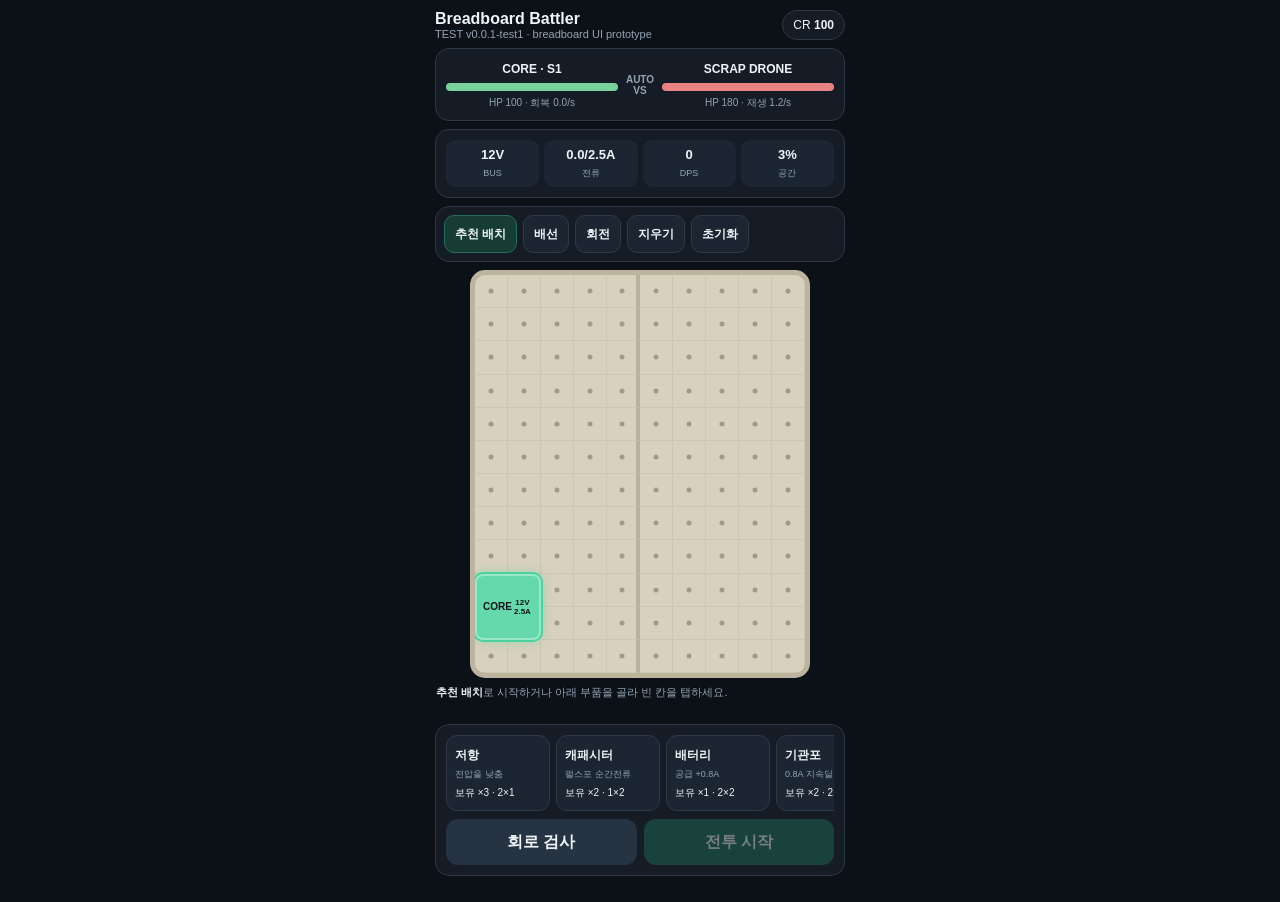
==== index.html @ 9e11c31a "feat: add first mobile breadboard UI prototype" ====
<!doctype html>
<html lang="ko">
<head>
<meta charset="utf-8">
<meta name="viewport" content="width=device-width,initial-scale=1,viewport-fit=cover">
<title>Breadboard Battler</title>
<style>
:root{--bg:#0c1117;--panel:#151c25;--line:#2d3947;--text:#eef4f8;--muted:#93a4b5;--green:#58d6a4;--yellow:#f5c85b;--board:#d8d1bd}
*{box-sizing:border-box}body{margin:0;background:var(--bg);color:var(--text);font-family:-apple-system,BlinkMacSystemFont,"Segoe UI",sans-serif}button{font:inherit;color:inherit}
#app{max-width:430px;margin:auto;padding:10px 10px calc(18px + env(safe-area-inset-bottom))}
header{display:flex;justify-content:space-between;align-items:center;margin-bottom:8px}.title{font-weight:900}.ver{font-size:11px;color:var(--muted)}.credits{background:var(--panel);border:1px solid var(--line);border-radius:999px;padding:7px 10px;font-size:12px}
.card{background:var(--panel);border:1px solid var(--line);border-radius:14px;padding:10px;margin-bottom:8px}
.battle{display:grid;grid-template-columns:1fr auto 1fr;gap:8px;align-items:center;text-align:center}.battle b{font-size:12px}.vs{font-size:10px;color:var(--muted);font-weight:900}.bar{height:8px;background:#26313e;border-radius:99px;overflow:hidden;margin-top:6px}.fill{height:100%;background:#77d39b;width:100%;transition:.12s}.enemy .fill{background:#e98282}.mini{font-size:10px;color:var(--muted);margin-top:5px}
.stats{display:grid;grid-template-columns:repeat(4,1fr);gap:5px}.stat{background:#1c2632;border-radius:9px;padding:7px 2px;text-align:center}.stat strong{display:block;font-size:13px}.stat span{font-size:9px;color:var(--muted)}
.tools,.palette{display:flex;gap:6px;overflow-x:auto;scrollbar-width:none}.tools::-webkit-scrollbar,.palette::-webkit-scrollbar{display:none}.tool{flex:0 0 auto;min-height:38px;border:1px solid var(--line);border-radius:10px;background:#1c2632;padding:0 10px;font-size:12px;font-weight:800}.tool.on{border-color:var(--green);box-shadow:inset 0 0 0 1px var(--green)}.tool.reco{background:#173c32;border-color:#286c59}
.board{position:relative;width:min(100%,340px);aspect-ratio:10/12;margin:auto;background:var(--board);border:5px solid #bcb49f;border-radius:15px;overflow:hidden}.grid{position:absolute;inset:0;display:grid;grid-template-columns:repeat(10,1fr);grid-template-rows:repeat(12,1fr)}.cell{position:relative;border-right:1px solid rgba(80,70,55,.08);border-bottom:1px solid rgba(80,70,55,.08)}.cell:after{content:"";position:absolute;width:5px;height:5px;border-radius:50%;background:#746e5e;opacity:.55;left:50%;top:50%;transform:translate(-50%,-50%)}.cell:nth-child(10n+5){border-right:4px solid #b9b09c}
#wires{position:absolute;inset:0;width:100%;height:100%;z-index:2;pointer-events:none}.wire{fill:none;stroke:#f4c94f;stroke-width:2.2}.parts{position:absolute;inset:0;z-index:3;pointer-events:none}.part{position:absolute;border:2px solid rgba(255,255,255,.35);border-radius:8px;display:flex;align-items:center;justify-content:center;text-align:center;color:#10151a;font-size:10px;font-weight:900;box-shadow:0 2px 5px rgba(0,0,0,.3);pointer-events:auto}.part small{display:block;font-size:8px}.part.hot{box-shadow:0 0 0 2px #4ad19d,0 0 12px #4ad19d88}.part.sel{outline:3px solid white}.core{background:#65d9ac}.resistor{background:#e8c46a}.cap{background:#78bdf2}.battery{background:#aeb7c1}.gun{background:#ff9c66}.pulse{background:#c8a0f5}.repair{background:#8ddd9a}
.hint{font-size:11px;color:var(--muted);line-height:1.4;min-height:32px;margin:7px 1px}.hint b{color:var(--text)}
.piece{flex:0 0 104px;min-height:76px;border:1px solid var(--line);border-radius:11px;background:#1c2632;text-align:left;padding:8px}.piece.on{border-color:var(--green);box-shadow:inset 0 0 0 1px var(--green)}.piece:disabled{opacity:.35}.piece b{display:block;font-size:12px}.piece span{display:block;font-size:9px;color:var(--muted);margin-top:4px}.piece em{display:block;font-style:normal;font-size:10px;margin-top:5px}
.actions{display:grid;grid-template-columns:1fr 1fr;gap:7px;margin-top:8px}.action{min-height:46px;border:0;border-radius:12px;background:#263342;font-weight:900}.action.go{background:#1f7059}.action:disabled{opacity:.45}
.modal{position:fixed;inset:0;background:#05080cc9;display:none;align-items:flex-end;justify-content:center;padding:12px;z-index:20}.modal.show{display:flex}.sheet{width:min(430px,100%);background:var(--panel);border:1px solid var(--line);border-radius:18px;padding:14px}.sheet h2{margin:0 0 4px;font-size:17px}.sheet p{font-size:11px;color:var(--muted)}.shop{display:grid;grid-template-columns:repeat(3,1fr);gap:7px}.offer{min-height:105px;border:1px solid var(--line);background:#1c2632;border-radius:11px;padding:9px;text-align:left}.offer b,.offer span,.offer em{display:block}.offer b{font-size:11px}.offer span{font-size:9px;color:var(--muted);margin-top:4px}.offer em{font-size:11px;font-style:normal;color:#f2d27c;margin-top:9px}.offer:disabled{opacity:.35}.next{width:100%;margin-top:9px;min-height:44px;border:0;border-radius:11px;background:#1f7059;font-weight:900}
</style>
</head>
<body>
<div id="app">
<header><div><div class="title">Breadboard Battler</div><div class="ver">TEST v0.0.1-test1 · breadboard UI prototype</div></div><div class="credits">CR <b id="credits">100</b></div></header>

<div class="card battle">
  <div><b>CORE · S<span id="stage">1</span></b><div class="bar"><div class="fill" id="pbar"></div></div><div class="mini">HP <span id="php">100</span> · 회복 <span id="heal">0</span>/s</div></div>
  <div class="vs">AUTO<br>VS</div>
  <div class="enemy"><b>SCRAP DRONE</b><div class="bar"><div class="fill" id="ebar"></div></div><div class="mini">HP <span id="ehp">180</span> · 재생 1.2/s</div></div>
</div>

<div class="card"><div class="stats">
<div class="stat"><strong>12V</strong><span>BUS</span></div>
<div class="stat"><strong id="amps">0/2.5A</strong><span>전류</span></div>
<div class="stat"><strong id="dps">0</strong><span>DPS</span></div>
<div class="stat"><strong id="space">3%</strong><span>공간</span></div>
</div></div>

<div class="card" style="padding:8px"><div class="tools">
<button class="tool reco" id="reco">추천 배치</button>
<button class="tool" id="wire">배선</button>
<button class="tool" id="rotate">회전</button>
<button class="tool" id="erase">지우기</button>
<button class="tool" id="reset">초기화</button>
</div></div>

<div class="board" id="board">
<svg id="wires" viewBox="0 0 1000 1200" preserveAspectRatio="none"><g id="wireLayer"></g></svg>
<div class="grid" id="grid"></div><div class="parts" id="parts"></div>
</div>
<div class="hint" id="hint"><b>추천 배치</b>로 시작하거나 아래 부품을 골라 빈 칸을 탭하세요.</div>

<div class="card">
<div class="palette" id="palette"></div>
<div class="actions"><button class="action" id="check">회로 검사</button><button class="action go" id="fight">전투 시작</button></div>
</div>
</div>

<div class="modal" id="modal"><div class="sheet"><h2>STAGE CLEAR</h2><p>보상으로 부품을 구매하고 다음 전투 전에 빵판을 다시 구성하세요.</p><div class="shop" id="shop"></div><button class="next" id="next">다음 스테이지</button></div></div>

<script>
(function(){
var C=10,R=12,nextId=1;
var defs={
 resistor:{n:'저항',s:'R',w:2,h:1,d:'전압을 낮춤'},
 cap:{n:'캐패시터',s:'CAP',w:1,h:2,d:'펄스포 순간전류'},
 battery:{n:'배터리',s:'BAT',w:2,h:2,d:'공급 +0.8A'},
 gun:{n:'기관포',s:'GUN',w:2,h:2,d:'0.8A 지속딜'},
 pulse:{n:'펄스포',s:'PULSE',w:3,h:2,d:'CAP 필요'},
 repair:{n:'수리기',s:'FIX',w:2,h:2,d:'0.7A 회복'}
};
var st={mode:'place',sel:null,rot:0,first:null,parts:[],wires:[],credits:100,stage:1,busy:false,inv:{resistor:3,cap:2,battery:1,gun:2,pulse:1,repair:1}};
function q(x){return document.querySelector(x)}
for(var i=0;i<C*R;i++){var c=document.createElement('div');c.className='cell';c.dataset.x=i%C;c.dataset.y=Math.floor(i/C);q('#grid').appendChild(c)}
function dm(t,r){var d=defs[t];return r?{w:d.h,h:d.w}:{w:d.w,h:d.h}}
function hit(p,x,y){var d=dm(p.t,p.r);return x>=p.x&&x<p.x+d.w&&y>=p.y&&y<p.y+d.h}
function can(t,x,y,r){var d=dm(t,r);if(x<0||y<0||x+d.w>C||y+d.h>R)return false;for(var i=0;i<st.parts.length;i++)for(var yy=y;yy<y+d.h;yy++)for(var xx=x;xx<x+d.w;xx++)if(hit(st.parts[i],xx,yy))return false;return true}
function add(t,x,y,r){if(!can(t,x,y,r)||!st.inv[t])return false;st.inv[t]--;st.parts.push({id:nextId++,t:t,x:x,y:y,r:r});draw();return true}
function center(p){var d=p.t==='core'?{w:2,h:2}:dm(p.t,p.r);return{x:(p.x+d.w/2)*100,y:(p.y+d.h/2)*100}}
function reach(){var core=st.parts[0],seen={};seen[core.id]=1;var change=true;while(change){change=false;for(var i=0;i<st.wires.length;i++){var w=st.wires[i];if(seen[w.a]&&!seen[w.b]){seen[w.b]=1;change=true}}}return seen}
function ancestor(id,type){var todo=[id],seen={};while(todo.length){var n=todo.pop();if(seen[n])continue;seen[n]=1;var p=st.parts.find(function(x){return x.id===n});if(p&&p.t===type&&n!==id)return true;for(var i=0;i<st.wires.length;i++)if(st.wires[i].b===n)todo.push(st.wires[i].a)}return false}
function calc(){var r=reach(),supply=2.5,need=0,dps=0,heal=0,warn=[];st.parts.forEach(function(p){if(r[p.id]&&p.t==='battery')supply+=.8});st.parts.forEach(function(p){if(!r[p.id])return;if(p.t==='gun'){need+=.8;dps+=10}if(p.t==='repair'){need+=.7;heal+=3}if(p.t==='pulse'){need+=1.2;if(ancestor(p.id,'cap'))dps+=18;else warn.push('펄스포 앞에 캐패시터가 필요합니다')}});var f=need?Math.min(1,supply/need):1;if(need>supply)warn.push('공급전류가 부족합니다');return{r:r,s:supply,n:need,d:dps*f,h:heal*f,w:warn,f:f}}
function draw(){
 var ev=calc(),pl=q('#parts');pl.innerHTML='';
 st.parts.forEach(function(p){var d=p.t==='core'?{w:2,h:2}:dm(p.t,p.r),b=document.createElement('button');b.type='button';b.className='part '+p.t+(ev.r[p.id]?' hot':'');if(st.first===p.id)b.className+=' sel';b.style.left=(p.x*10)+'%';b.style.top=(p.y*100/R)+'%';b.style.width=(d.w*10)+'%';b.style.height=(d.h*100/R)+'%';b.innerHTML=p.t==='core'?'CORE<small>12V 2.5A</small>':defs[p.t].s+'<small>'+defs[p.t].n+'</small>';b.onclick=function(e){e.stopPropagation();tapPart(p)};pl.appendChild(b)});
 var wl=q('#wireLayer');wl.innerHTML='';st.wires.forEach(function(w){var a=st.parts.find(function(p){return p.id===w.a}),b=st.parts.find(function(p){return p.id===w.b});if(!a||!b)return;var A=center(a),B=center(b),m=(A.x+B.x)/2,p=document.createElementNS('http://www.w3.org/2000/svg','path');p.setAttribute('class','wire');p.setAttribute('d','M '+A.x+' '+A.y+' L '+m+' '+A.y+' L '+m+' '+B.y+' L '+B.x+' '+B.y);wl.appendChild(p)});
 q('#amps').textContent=ev.n.toFixed(1)+'/'+ev.s.toFixed(1)+'A';q('#dps').textContent=ev.d.toFixed(0);q('#heal').textContent=ev.h.toFixed(1);var used=0;st.parts.forEach(function(p){var d=p.t==='core'?{w:2,h:2}:dm(p.t,p.r);used+=d.w*d.h});q('#space').textContent=Math.round(used/C/R*100)+'%';q('#fight').disabled=st.busy||ev.d<=0;
 palette();q('#wire').classList.toggle('on',st.mode==='wire');q('#erase').classList.toggle('on',st.mode==='erase');q('#rotate').classList.toggle('on',st.rot===1)
}
function palette(){var p=q('#palette');p.innerHTML='';Object.keys(defs).forEach(function(t){var d=defs[t],b=document.createElement('button');b.type='button';b.className='piece'+(st.sel===t?' on':'');b.disabled=st.busy||!st.inv[t];b.innerHTML='<b>'+d.n+'</b><span>'+d.d+'</span><em>보유 ×'+st.inv[t]+' · '+d.w+'×'+d.h+'</em>';b.onclick=function(){st.mode='place';st.sel=t;st.first=null;q('#hint').innerHTML='<b>'+d.n+'</b> 선택됨. 빈 칸을 탭하세요.';draw()};p.appendChild(b)})}
function tapPart(p){if(st.busy||p.t==='core'&&st.mode==='erase')return;if(st.mode==='erase'){st.inv[p.t]++;st.parts=st.parts.filter(function(x){return x.id!==p.id});st.wires=st.wires.filter(function(w){return w.a!==p.id&&w.b!==p.id});draw();return}if(st.mode==='wire'){if(!st.first){st.first=p.id;q('#hint').innerHTML='<b>시작점 선택.</b> 다음 부품을 탭하세요.'}else if(st.first===p.id){st.first=null}else{if(!st.wires.some(function(w){return w.a===st.first&&w.b===p.id}))st.wires.push({a:st.first,b:p.id});st.first=null;q('#hint').textContent='연결 완료.'}draw()}}
q('#grid').onclick=function(e){if(st.busy||st.mode!=='place'||!st.sel)return;var c=e.target.closest('.cell');if(c&&!add(st.sel,+c.dataset.x,+c.dataset.y,st.rot))q('#hint').textContent='그 자리에는 들어가지 않습니다.'};
q('#wire').onclick=function(){st.mode=st.mode==='wire'?'place':'wire';st.sel=null;st.first=null;q('#hint').textContent=st.mode==='wire'?'배선: 시작 부품 → 다음 부품 순서로 탭하세요.':'배선 모드 종료.';draw()};
q('#erase').onclick=function(){st.mode=st.mode==='erase'?'place':'erase';st.sel=null;st.first=null;q('#hint').textContent=st.mode==='erase'?'지울 부품을 탭하세요.':'지우기 종료.';draw()};
q('#rotate').onclick=function(){st.rot=st.rot?0:1;draw()};
function clear(){st.parts.slice(1).forEach(function(p){st.inv[p.t]++});st.parts=st.parts.slice(0,1);st.wires=[];st.first=null;st.sel=null}
q('#reset').onclick=function(){clear();draw();q('#hint').textContent='초기화됨.'};
q('#reco').onclick=function(){clear();var need={resistor:1,gun:1,cap:1,pulse:1,repair:1};for(var k in need)if(st.inv[k]<need[k])return;add('resistor',2,9,0);add('gun',5,9,0);add('cap',2,4,0);add('pulse',5,4,0);add('repair',7,7,0);var core=st.parts[0],r=st.parts.find(function(x){return x.t==='resistor'}),g=st.parts.find(function(x){return x.t==='gun'}),c=st.parts.find(function(x){return x.t==='cap'}),p=st.parts.find(function(x){return x.t==='pulse'}),f=st.parts.find(function(x){return x.t==='repair'});st.wires=[{a:core.id,b:r.id},{a:r.id,b:g.id},{a:core.id,b:c.id},{a:c.id,b:p.id},{a:core.id,b:f.id}];q('#hint').innerHTML='<b>추천 회로.</b> 같은 연결을 유지한 채 더 작게 접어 넣어보세요.';draw()};
q('#check').onclick=function(){var ev=calc();q('#hint').innerHTML=ev.w.length?'<b>경고:</b> '+ev.w[0]:'<b>정상:</b> '+ev.d.toFixed(0)+' DPS · 회복 '+ev.h.toFixed(1)+'/s'};
q('#fight').onclick=function(){var ev=calc();if(st.busy||ev.d<=0)return;st.busy=true;draw();var ph=100,eh=180+(st.stage-1)*45,max=eh,t=0;var timer=setInterval(function(){var x=calc();eh-=(x.d-1.2)*.1;ph-=(7+(st.stage-1))*.1;ph+=x.h*.1;ph=Math.min(100,ph);t+=.1;q('#pbar').style.width=Math.max(0,ph)+'%';q('#ebar').style.width=Math.max(0,eh/max*100)+'%';q('#php').textContent=Math.max(0,Math.ceil(ph));q('#ehp').textContent=Math.max(0,Math.ceil(eh));if(eh<=0||ph<=0||t>35){clearInterval(timer);st.busy=false;if(eh<=0){st.credits+=60;q('#credits').textContent=st.credits;q('#modal').classList.add('show');shop()}else q('#hint').innerHTML='<b>패배.</b> 공격/회복 배분을 바꿔보세요.';draw()}},100)};
function shop(){var box=q('#shop'),o=[['cap','CAP +1',35],['battery','배터리 +1',45],['pulse','펄스포 +1',70]];box.innerHTML='';o.forEach(function(a){var b=document.createElement('button');b.className='offer';b.disabled=st.credits<a[2];b.innerHTML='<b>'+a[1]+'</b><span>다음 빌드 선택지 확장</span><em>'+a[2]+' CR</em>';b.onclick=function(){if(st.credits<a[2])return;st.credits-=a[2];st.inv[a[0]]++;q('#credits').textContent=st.credits;b.disabled=true;b.innerHTML+='<span>구매 완료</span>';palette()};box.appendChild(b)})}
q('#next').onclick=function(){st.stage++;q('#stage').textContent=st.stage;q('#ehp').textContent=180+(st.stage-1)*45;q('#php').textContent=100;q('#pbar').style.width='100%';q('#ebar').style.width='100%';q('#modal').classList.remove('show');q('#hint').innerHTML='<b>Stage '+st.stage+'.</b> 빵판을 다시 손봐도 됩니다.'};
st.parts=[{id:nextId++,t:'core',x:0,y:9,r:0}];draw();
})();
</script>
</body>
</html>
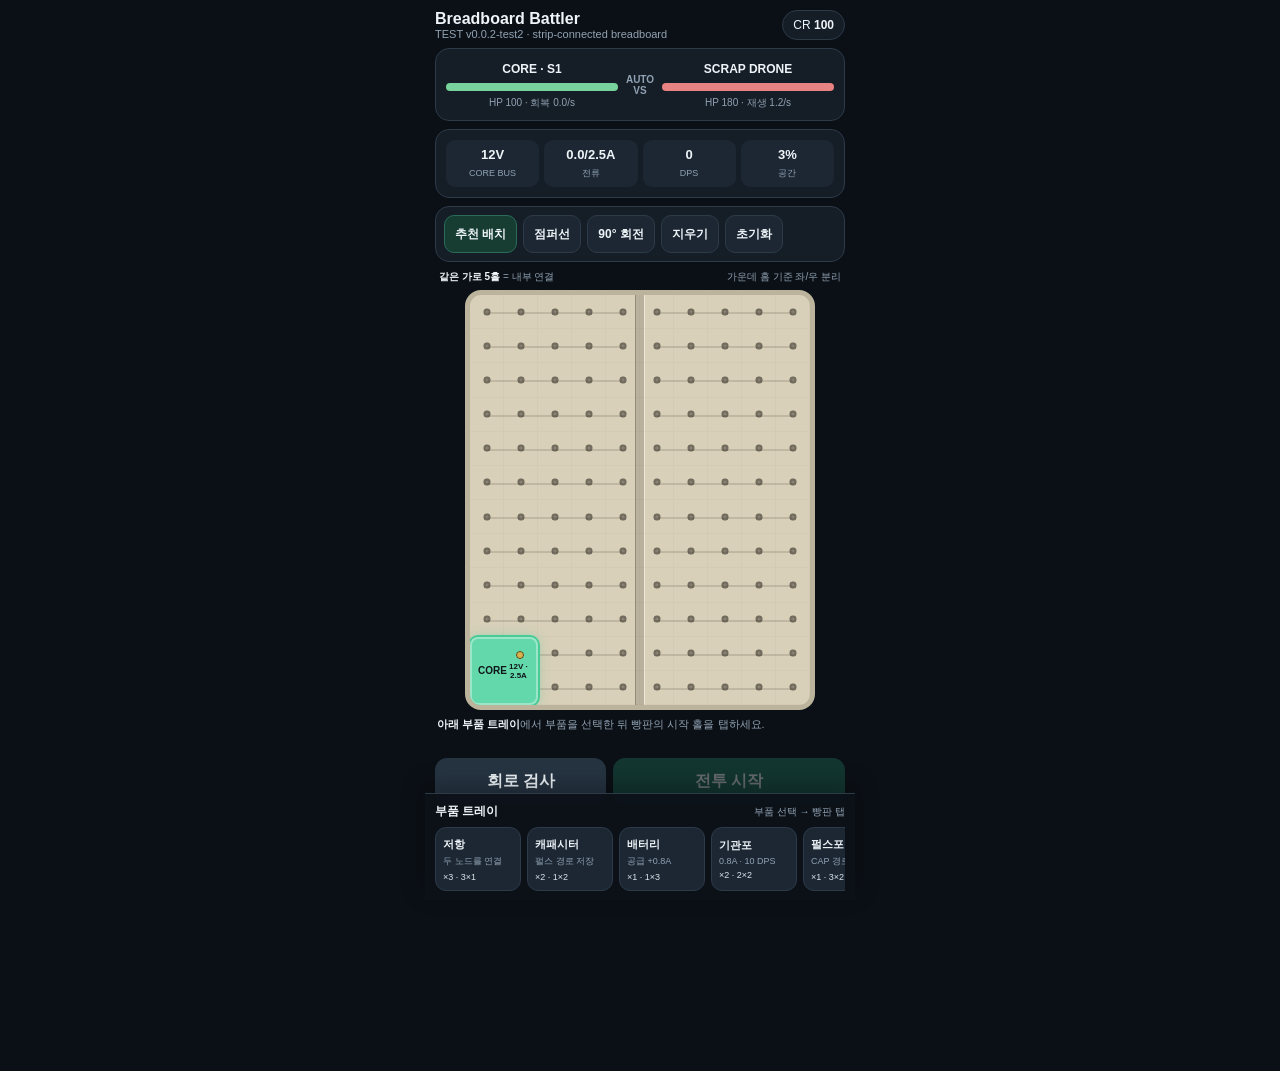
==== commit b0426512: "feat: expose part tray and real strip groups" ====
--- a/index.html
+++ b/index.html
@@ -4,26 +4,14 @@
 <meta charset="utf-8">
 <meta name="viewport" content="width=device-width,initial-scale=1,viewport-fit=cover">
 <title>Breadboard Battler</title>
-<style>
-:root{--bg:#0c1117;--panel:#151c25;--line:#2d3947;--text:#eef4f8;--muted:#93a4b5;--green:#58d6a4;--yellow:#f5c85b;--board:#d8d1bd}
-*{box-sizing:border-box}body{margin:0;background:var(--bg);color:var(--text);font-family:-apple-system,BlinkMacSystemFont,"Segoe UI",sans-serif}button{font:inherit;color:inherit}
-#app{max-width:430px;margin:auto;padding:10px 10px calc(18px + env(safe-area-inset-bottom))}
-header{display:flex;justify-content:space-between;align-items:center;margin-bottom:8px}.title{font-weight:900}.ver{font-size:11px;color:var(--muted)}.credits{background:var(--panel);border:1px solid var(--line);border-radius:999px;padding:7px 10px;font-size:12px}
-.card{background:var(--panel);border:1px solid var(--line);border-radius:14px;padding:10px;margin-bottom:8px}
-.battle{display:grid;grid-template-columns:1fr auto 1fr;gap:8px;align-items:center;text-align:center}.battle b{font-size:12px}.vs{font-size:10px;color:var(--muted);font-weight:900}.bar{height:8px;background:#26313e;border-radius:99px;overflow:hidden;margin-top:6px}.fill{height:100%;background:#77d39b;width:100%;transition:.12s}.enemy .fill{background:#e98282}.mini{font-size:10px;color:var(--muted);margin-top:5px}
-.stats{display:grid;grid-template-columns:repeat(4,1fr);gap:5px}.stat{background:#1c2632;border-radius:9px;padding:7px 2px;text-align:center}.stat strong{display:block;font-size:13px}.stat span{font-size:9px;color:var(--muted)}
-.tools,.palette{display:flex;gap:6px;overflow-x:auto;scrollbar-width:none}.tools::-webkit-scrollbar,.palette::-webkit-scrollbar{display:none}.tool{flex:0 0 auto;min-height:38px;border:1px solid var(--line);border-radius:10px;background:#1c2632;padding:0 10px;font-size:12px;font-weight:800}.tool.on{border-color:var(--green);box-shadow:inset 0 0 0 1px var(--green)}.tool.reco{background:#173c32;border-color:#286c59}
-.board{position:relative;width:min(100%,340px);aspect-ratio:10/12;margin:auto;background:var(--board);border:5px solid #bcb49f;border-radius:15px;overflow:hidden}.grid{position:absolute;inset:0;display:grid;grid-template-columns:repeat(10,1fr);grid-template-rows:repeat(12,1fr)}.cell{position:relative;border-right:1px solid rgba(80,70,55,.08);border-bottom:1px solid rgba(80,70,55,.08)}.cell:after{content:"";position:absolute;width:5px;height:5px;border-radius:50%;background:#746e5e;opacity:.55;left:50%;top:50%;transform:translate(-50%,-50%)}.cell:nth-child(10n+5){border-right:4px solid #b9b09c}
-#wires{position:absolute;inset:0;width:100%;height:100%;z-index:2;pointer-events:none}.wire{fill:none;stroke:#f4c94f;stroke-width:2.2}.parts{position:absolute;inset:0;z-index:3;pointer-events:none}.part{position:absolute;border:2px solid rgba(255,255,255,.35);border-radius:8px;display:flex;align-items:center;justify-content:center;text-align:center;color:#10151a;font-size:10px;font-weight:900;box-shadow:0 2px 5px rgba(0,0,0,.3);pointer-events:auto}.part small{display:block;font-size:8px}.part.hot{box-shadow:0 0 0 2px #4ad19d,0 0 12px #4ad19d88}.part.sel{outline:3px solid white}.core{background:#65d9ac}.resistor{background:#e8c46a}.cap{background:#78bdf2}.battery{background:#aeb7c1}.gun{background:#ff9c66}.pulse{background:#c8a0f5}.repair{background:#8ddd9a}
-.hint{font-size:11px;color:var(--muted);line-height:1.4;min-height:32px;margin:7px 1px}.hint b{color:var(--text)}
-.piece{flex:0 0 104px;min-height:76px;border:1px solid var(--line);border-radius:11px;background:#1c2632;text-align:left;padding:8px}.piece.on{border-color:var(--green);box-shadow:inset 0 0 0 1px var(--green)}.piece:disabled{opacity:.35}.piece b{display:block;font-size:12px}.piece span{display:block;font-size:9px;color:var(--muted);margin-top:4px}.piece em{display:block;font-style:normal;font-size:10px;margin-top:5px}
-.actions{display:grid;grid-template-columns:1fr 1fr;gap:7px;margin-top:8px}.action{min-height:46px;border:0;border-radius:12px;background:#263342;font-weight:900}.action.go{background:#1f7059}.action:disabled{opacity:.45}
-.modal{position:fixed;inset:0;background:#05080cc9;display:none;align-items:flex-end;justify-content:center;padding:12px;z-index:20}.modal.show{display:flex}.sheet{width:min(430px,100%);background:var(--panel);border:1px solid var(--line);border-radius:18px;padding:14px}.sheet h2{margin:0 0 4px;font-size:17px}.sheet p{font-size:11px;color:var(--muted)}.shop{display:grid;grid-template-columns:repeat(3,1fr);gap:7px}.offer{min-height:105px;border:1px solid var(--line);background:#1c2632;border-radius:11px;padding:9px;text-align:left}.offer b,.offer span,.offer em{display:block}.offer b{font-size:11px}.offer span{font-size:9px;color:var(--muted);margin-top:4px}.offer em{font-size:11px;font-style:normal;color:#f2d27c;margin-top:9px}.offer:disabled{opacity:.35}.next{width:100%;margin-top:9px;min-height:44px;border:0;border-radius:11px;background:#1f7059;font-weight:900}
-</style>
+<link rel="stylesheet" href="./style.css?v=0.0.2-test2">
 </head>
 <body>
 <div id="app">
-<header><div><div class="title">Breadboard Battler</div><div class="ver">TEST v0.0.1-test1 · breadboard UI prototype</div></div><div class="credits">CR <b id="credits">100</b></div></header>
+<header>
+  <div><div class="title">Breadboard Battler</div><div class="ver">TEST v0.0.2-test2 · strip-connected breadboard</div></div>
+  <div class="credits">CR <b id="credits">100</b></div>
+</header>
 
 <div class="card battle">
   <div><b>CORE · S<span id="stage">1</span></b><div class="bar"><div class="fill" id="pbar"></div></div><div class="mini">HP <span id="php">100</span> · 회복 <span id="heal">0</span>/s</div></div>
@@ -32,78 +20,49 @@
 </div>
 
 <div class="card"><div class="stats">
-<div class="stat"><strong>12V</strong><span>BUS</span></div>
-<div class="stat"><strong id="amps">0/2.5A</strong><span>전류</span></div>
-<div class="stat"><strong id="dps">0</strong><span>DPS</span></div>
-<div class="stat"><strong id="space">3%</strong><span>공간</span></div>
+  <div class="stat"><strong>12V</strong><span>CORE BUS</span></div>
+  <div class="stat"><strong id="amps">0/2.5A</strong><span>전류</span></div>
+  <div class="stat"><strong id="dps">0</strong><span>DPS</span></div>
+  <div class="stat"><strong id="space">3%</strong><span>공간</span></div>
 </div></div>
 
 <div class="card" style="padding:8px"><div class="tools">
-<button class="tool reco" id="reco">추천 배치</button>
-<button class="tool" id="wire">배선</button>
-<button class="tool" id="rotate">회전</button>
-<button class="tool" id="erase">지우기</button>
-<button class="tool" id="reset">초기화</button>
+  <button class="tool reco" id="reco">추천 배치</button>
+  <button class="tool" id="wire">점퍼선</button>
+  <button class="tool" id="rotate">90° 회전</button>
+  <button class="tool" id="erase">지우기</button>
+  <button class="tool" id="reset">초기화</button>
 </div></div>
 
+<div class="board-note"><span><b>같은 가로 5홀</b> = 내부 연결</span><span>가운데 홈 기준 좌/우 분리</span></div>
 <div class="board" id="board">
-<svg id="wires" viewBox="0 0 1000 1200" preserveAspectRatio="none"><g id="wireLayer"></g></svg>
-<div class="grid" id="grid"></div><div class="parts" id="parts"></div>
+  <div class="trench"></div>
+  <div class="strip-layer" id="stripLayer"></div>
+  <svg id="wires" viewBox="0 0 1000 1200" preserveAspectRatio="none"><g id="wireLayer"></g></svg>
+  <div class="grid" id="grid"></div>
+  <div class="parts" id="parts"></div>
 </div>
-<div class="hint" id="hint"><b>추천 배치</b>로 시작하거나 아래 부품을 골라 빈 칸을 탭하세요.</div>
 
-<div class="card">
-<div class="palette" id="palette"></div>
-<div class="actions"><button class="action" id="check">회로 검사</button><button class="action go" id="fight">전투 시작</button></div>
+<div class="hint" id="hint"><b>아래 부품 트레이</b>에서 부품을 선택한 뒤 빵판의 시작 홀을 탭하세요.</div>
+<div class="actions">
+  <button class="action" id="check">회로 검사</button>
+  <button class="action go" id="fight">전투 시작</button>
 </div>
 </div>
 
-<div class="modal" id="modal"><div class="sheet"><h2>STAGE CLEAR</h2><p>보상으로 부품을 구매하고 다음 전투 전에 빵판을 다시 구성하세요.</p><div class="shop" id="shop"></div><button class="next" id="next">다음 스테이지</button></div></div>
+<div class="part-dock">
+  <div class="dock-head"><b>부품 트레이</b><span>부품 선택 → 빵판 탭</span></div>
+  <div class="palette" id="palette"></div>
+</div>
 
-<script>
-(function(){
-var C=10,R=12,nextId=1;
-var defs={
- resistor:{n:'저항',s:'R',w:2,h:1,d:'전압을 낮춤'},
- cap:{n:'캐패시터',s:'CAP',w:1,h:2,d:'펄스포 순간전류'},
- battery:{n:'배터리',s:'BAT',w:2,h:2,d:'공급 +0.8A'},
- gun:{n:'기관포',s:'GUN',w:2,h:2,d:'0.8A 지속딜'},
- pulse:{n:'펄스포',s:'PULSE',w:3,h:2,d:'CAP 필요'},
- repair:{n:'수리기',s:'FIX',w:2,h:2,d:'0.7A 회복'}
-};
-var st={mode:'place',sel:null,rot:0,first:null,parts:[],wires:[],credits:100,stage:1,busy:false,inv:{resistor:3,cap:2,battery:1,gun:2,pulse:1,repair:1}};
-function q(x){return document.querySelector(x)}
-for(var i=0;i<C*R;i++){var c=document.createElement('div');c.className='cell';c.dataset.x=i%C;c.dataset.y=Math.floor(i/C);q('#grid').appendChild(c)}
-function dm(t,r){var d=defs[t];return r?{w:d.h,h:d.w}:{w:d.w,h:d.h}}
-function hit(p,x,y){var d=dm(p.t,p.r);return x>=p.x&&x<p.x+d.w&&y>=p.y&&y<p.y+d.h}
-function can(t,x,y,r){var d=dm(t,r);if(x<0||y<0||x+d.w>C||y+d.h>R)return false;for(var i=0;i<st.parts.length;i++)for(var yy=y;yy<y+d.h;yy++)for(var xx=x;xx<x+d.w;xx++)if(hit(st.parts[i],xx,yy))return false;return true}
-function add(t,x,y,r){if(!can(t,x,y,r)||!st.inv[t])return false;st.inv[t]--;st.parts.push({id:nextId++,t:t,x:x,y:y,r:r});draw();return true}
-function center(p){var d=p.t==='core'?{w:2,h:2}:dm(p.t,p.r);return{x:(p.x+d.w/2)*100,y:(p.y+d.h/2)*100}}
-function reach(){var core=st.parts[0],seen={};seen[core.id]=1;var change=true;while(change){change=false;for(var i=0;i<st.wires.length;i++){var w=st.wires[i];if(seen[w.a]&&!seen[w.b]){seen[w.b]=1;change=true}}}return seen}
-function ancestor(id,type){var todo=[id],seen={};while(todo.length){var n=todo.pop();if(seen[n])continue;seen[n]=1;var p=st.parts.find(function(x){return x.id===n});if(p&&p.t===type&&n!==id)return true;for(var i=0;i<st.wires.length;i++)if(st.wires[i].b===n)todo.push(st.wires[i].a)}return false}
-function calc(){var r=reach(),supply=2.5,need=0,dps=0,heal=0,warn=[];st.parts.forEach(function(p){if(r[p.id]&&p.t==='battery')supply+=.8});st.parts.forEach(function(p){if(!r[p.id])return;if(p.t==='gun'){need+=.8;dps+=10}if(p.t==='repair'){need+=.7;heal+=3}if(p.t==='pulse'){need+=1.2;if(ancestor(p.id,'cap'))dps+=18;else warn.push('펄스포 앞에 캐패시터가 필요합니다')}});var f=need?Math.min(1,supply/need):1;if(need>supply)warn.push('공급전류가 부족합니다');return{r:r,s:supply,n:need,d:dps*f,h:heal*f,w:warn,f:f}}
-function draw(){
- var ev=calc(),pl=q('#parts');pl.innerHTML='';
- st.parts.forEach(function(p){var d=p.t==='core'?{w:2,h:2}:dm(p.t,p.r),b=document.createElement('button');b.type='button';b.className='part '+p.t+(ev.r[p.id]?' hot':'');if(st.first===p.id)b.className+=' sel';b.style.left=(p.x*10)+'%';b.style.top=(p.y*100/R)+'%';b.style.width=(d.w*10)+'%';b.style.height=(d.h*100/R)+'%';b.innerHTML=p.t==='core'?'CORE<small>12V 2.5A</small>':defs[p.t].s+'<small>'+defs[p.t].n+'</small>';b.onclick=function(e){e.stopPropagation();tapPart(p)};pl.appendChild(b)});
- var wl=q('#wireLayer');wl.innerHTML='';st.wires.forEach(function(w){var a=st.parts.find(function(p){return p.id===w.a}),b=st.parts.find(function(p){return p.id===w.b});if(!a||!b)return;var A=center(a),B=center(b),m=(A.x+B.x)/2,p=document.createElementNS('http://www.w3.org/2000/svg','path');p.setAttribute('class','wire');p.setAttribute('d','M '+A.x+' '+A.y+' L '+m+' '+A.y+' L '+m+' '+B.y+' L '+B.x+' '+B.y);wl.appendChild(p)});
- q('#amps').textContent=ev.n.toFixed(1)+'/'+ev.s.toFixed(1)+'A';q('#dps').textContent=ev.d.toFixed(0);q('#heal').textContent=ev.h.toFixed(1);var used=0;st.parts.forEach(function(p){var d=p.t==='core'?{w:2,h:2}:dm(p.t,p.r);used+=d.w*d.h});q('#space').textContent=Math.round(used/C/R*100)+'%';q('#fight').disabled=st.busy||ev.d<=0;
- palette();q('#wire').classList.toggle('on',st.mode==='wire');q('#erase').classList.toggle('on',st.mode==='erase');q('#rotate').classList.toggle('on',st.rot===1)
-}
-function palette(){var p=q('#palette');p.innerHTML='';Object.keys(defs).forEach(function(t){var d=defs[t],b=document.createElement('button');b.type='button';b.className='piece'+(st.sel===t?' on':'');b.disabled=st.busy||!st.inv[t];b.innerHTML='<b>'+d.n+'</b><span>'+d.d+'</span><em>보유 ×'+st.inv[t]+' · '+d.w+'×'+d.h+'</em>';b.onclick=function(){st.mode='place';st.sel=t;st.first=null;q('#hint').innerHTML='<b>'+d.n+'</b> 선택됨. 빈 칸을 탭하세요.';draw()};p.appendChild(b)})}
-function tapPart(p){if(st.busy||p.t==='core'&&st.mode==='erase')return;if(st.mode==='erase'){st.inv[p.t]++;st.parts=st.parts.filter(function(x){return x.id!==p.id});st.wires=st.wires.filter(function(w){return w.a!==p.id&&w.b!==p.id});draw();return}if(st.mode==='wire'){if(!st.first){st.first=p.id;q('#hint').innerHTML='<b>시작점 선택.</b> 다음 부품을 탭하세요.'}else if(st.first===p.id){st.first=null}else{if(!st.wires.some(function(w){return w.a===st.first&&w.b===p.id}))st.wires.push({a:st.first,b:p.id});st.first=null;q('#hint').textContent='연결 완료.'}draw()}}
-q('#grid').onclick=function(e){if(st.busy||st.mode!=='place'||!st.sel)return;var c=e.target.closest('.cell');if(c&&!add(st.sel,+c.dataset.x,+c.dataset.y,st.rot))q('#hint').textContent='그 자리에는 들어가지 않습니다.'};
-q('#wire').onclick=function(){st.mode=st.mode==='wire'?'place':'wire';st.sel=null;st.first=null;q('#hint').textContent=st.mode==='wire'?'배선: 시작 부품 → 다음 부품 순서로 탭하세요.':'배선 모드 종료.';draw()};
-q('#erase').onclick=function(){st.mode=st.mode==='erase'?'place':'erase';st.sel=null;st.first=null;q('#hint').textContent=st.mode==='erase'?'지울 부품을 탭하세요.':'지우기 종료.';draw()};
-q('#rotate').onclick=function(){st.rot=st.rot?0:1;draw()};
-function clear(){st.parts.slice(1).forEach(function(p){st.inv[p.t]++});st.parts=st.parts.slice(0,1);st.wires=[];st.first=null;st.sel=null}
-q('#reset').onclick=function(){clear();draw();q('#hint').textContent='초기화됨.'};
-q('#reco').onclick=function(){clear();var need={resistor:1,gun:1,cap:1,pulse:1,repair:1};for(var k in need)if(st.inv[k]<need[k])return;add('resistor',2,9,0);add('gun',5,9,0);add('cap',2,4,0);add('pulse',5,4,0);add('repair',7,7,0);var core=st.parts[0],r=st.parts.find(function(x){return x.t==='resistor'}),g=st.parts.find(function(x){return x.t==='gun'}),c=st.parts.find(function(x){return x.t==='cap'}),p=st.parts.find(function(x){return x.t==='pulse'}),f=st.parts.find(function(x){return x.t==='repair'});st.wires=[{a:core.id,b:r.id},{a:r.id,b:g.id},{a:core.id,b:c.id},{a:c.id,b:p.id},{a:core.id,b:f.id}];q('#hint').innerHTML='<b>추천 회로.</b> 같은 연결을 유지한 채 더 작게 접어 넣어보세요.';draw()};
-q('#check').onclick=function(){var ev=calc();q('#hint').innerHTML=ev.w.length?'<b>경고:</b> '+ev.w[0]:'<b>정상:</b> '+ev.d.toFixed(0)+' DPS · 회복 '+ev.h.toFixed(1)+'/s'};
-q('#fight').onclick=function(){var ev=calc();if(st.busy||ev.d<=0)return;st.busy=true;draw();var ph=100,eh=180+(st.stage-1)*45,max=eh,t=0;var timer=setInterval(function(){var x=calc();eh-=(x.d-1.2)*.1;ph-=(7+(st.stage-1))*.1;ph+=x.h*.1;ph=Math.min(100,ph);t+=.1;q('#pbar').style.width=Math.max(0,ph)+'%';q('#ebar').style.width=Math.max(0,eh/max*100)+'%';q('#php').textContent=Math.max(0,Math.ceil(ph));q('#ehp').textContent=Math.max(0,Math.ceil(eh));if(eh<=0||ph<=0||t>35){clearInterval(timer);st.busy=false;if(eh<=0){st.credits+=60;q('#credits').textContent=st.credits;q('#modal').classList.add('show');shop()}else q('#hint').innerHTML='<b>패배.</b> 공격/회복 배분을 바꿔보세요.';draw()}},100)};
-function shop(){var box=q('#shop'),o=[['cap','CAP +1',35],['battery','배터리 +1',45],['pulse','펄스포 +1',70]];box.innerHTML='';o.forEach(function(a){var b=document.createElement('button');b.className='offer';b.disabled=st.credits<a[2];b.innerHTML='<b>'+a[1]+'</b><span>다음 빌드 선택지 확장</span><em>'+a[2]+' CR</em>';b.onclick=function(){if(st.credits<a[2])return;st.credits-=a[2];st.inv[a[0]]++;q('#credits').textContent=st.credits;b.disabled=true;b.innerHTML+='<span>구매 완료</span>';palette()};box.appendChild(b)})}
-q('#next').onclick=function(){st.stage++;q('#stage').textContent=st.stage;q('#ehp').textContent=180+(st.stage-1)*45;q('#php').textContent=100;q('#pbar').style.width='100%';q('#ebar').style.width='100%';q('#modal').classList.remove('show');q('#hint').innerHTML='<b>Stage '+st.stage+'.</b> 빵판을 다시 손봐도 됩니다.'};
-st.parts=[{id:nextId++,t:'core',x:0,y:9,r:0}];draw();
-})();
-</script>
+<div class="modal" id="modal">
+  <div class="sheet">
+    <h2>STAGE CLEAR</h2>
+    <p>보상으로 부품을 구매하고 다음 전투 전에 빵판을 다시 구성하세요.</p>
+    <div class="shop" id="shop"></div>
+    <button class="next" id="next">다음 스테이지</button>
+  </div>
+</div>
+<script src="./app.js?v=0.0.2-test2"></script>
 </body>
 </html>
--- a/style.css
+++ b/style.css
@@ -0,0 +1,74 @@
+
+:root{
+  --bg:#0b1016;--panel:#151d27;--panel2:#1c2733;--line:#2d3a48;--text:#eef4f8;
+  --muted:#91a2b3;--green:#55d5a2;--red:#ef7c7c;--yellow:#f0c75c;--board:#d8d0b9;
+}
+*{box-sizing:border-box}
+html,body{margin:0;background:var(--bg);color:var(--text);font-family:-apple-system,BlinkMacSystemFont,"Segoe UI",sans-serif}
+body{padding-bottom:150px}
+button{font:inherit;color:inherit}
+#app{max-width:430px;margin:auto;padding:10px}
+header{display:flex;justify-content:space-between;align-items:center;margin-bottom:8px}
+.title{font-weight:900}.ver{font-size:11px;color:var(--muted)}
+.credits{background:var(--panel);border:1px solid var(--line);border-radius:999px;padding:7px 10px;font-size:12px}
+.card{background:var(--panel);border:1px solid var(--line);border-radius:14px;padding:10px;margin-bottom:8px}
+.battle{display:grid;grid-template-columns:1fr auto 1fr;gap:8px;align-items:center;text-align:center}
+.battle b{font-size:12px}.vs{font-size:10px;color:var(--muted);font-weight:900}
+.bar{height:8px;background:#26313e;border-radius:99px;overflow:hidden;margin-top:6px}
+.fill{height:100%;background:#77d39b;width:100%;transition:.12s}.enemy .fill{background:#e98282}
+.mini{font-size:10px;color:var(--muted);margin-top:5px}
+.stats{display:grid;grid-template-columns:repeat(4,1fr);gap:5px}
+.stat{background:var(--panel2);border-radius:9px;padding:7px 2px;text-align:center}
+.stat strong{display:block;font-size:13px}.stat span{font-size:9px;color:var(--muted)}
+.tools{display:flex;gap:6px;overflow-x:auto;scrollbar-width:none}.tools::-webkit-scrollbar{display:none}
+.tool{flex:0 0 auto;min-height:38px;border:1px solid var(--line);border-radius:10px;background:var(--panel2);padding:0 10px;font-size:12px;font-weight:800}
+.tool.on{border-color:var(--green);box-shadow:inset 0 0 0 1px var(--green)}.tool.reco{background:#173c32;border-color:#286c59}
+.board-note{display:flex;justify-content:space-between;gap:10px;font-size:10px;color:var(--muted);margin:2px 4px 6px}
+.board-note b{color:var(--text)}
+.board{
+  position:relative;width:min(100%,350px);aspect-ratio:10/12;margin:auto;background:var(--board);
+  border:5px solid #bcb39c;border-radius:16px;overflow:hidden;touch-action:manipulation
+}
+.trench{position:absolute;z-index:0;top:0;bottom:0;left:48.5%;width:3%;background:#b9b19e;box-shadow:inset 1px 0 #948c79,inset -1px 0 #eee7d5}
+.strip-layer{position:absolute;inset:0;z-index:0;pointer-events:none}
+.strip-line{position:absolute;height:2px;background:#918875;opacity:.34;border-radius:99px}
+.grid{position:absolute;inset:0;z-index:1;display:grid;grid-template-columns:repeat(10,1fr);grid-template-rows:repeat(12,1fr)}
+.cell{position:relative;border-right:1px solid rgba(80,70,55,.04);border-bottom:1px solid rgba(80,70,55,.04)}
+.cell:after{
+  content:"";position:absolute;width:7px;height:7px;border-radius:50%;background:#6f695b;box-shadow:inset 0 0 0 2px #514b40;
+  opacity:.75;left:50%;top:50%;transform:translate(-50%,-50%)
+}
+.cell.same-node{background:rgba(70,188,145,.15)}
+.cell.wire-start:after{width:13px;height:13px;background:#fff;border:3px solid var(--green);box-shadow:none;opacity:1}
+#wires{position:absolute;inset:0;width:100%;height:100%;z-index:2;pointer-events:none}
+.wire{fill:none;stroke:#f1c84e;stroke-width:2.2;stroke-linecap:round;stroke-linejoin:round;filter:drop-shadow(0 1px 1px rgba(0,0,0,.35))}
+.parts{position:absolute;inset:0;z-index:3;pointer-events:none}
+.part{
+  position:absolute;border:2px solid rgba(255,255,255,.36);border-radius:8px;display:flex;align-items:center;justify-content:center;
+  text-align:center;color:#10151a;font-size:10px;font-weight:900;box-shadow:0 2px 5px rgba(0,0,0,.32);pointer-events:auto
+}
+.board.wiremode .part{pointer-events:none}
+.part small{display:block;font-size:8px}.part.powered{box-shadow:0 0 0 2px #49cb98,0 0 12px #49cb9870}
+.part.short{outline:2px solid #e85f5f}.pin{position:absolute;width:8px;height:8px;border-radius:50%;background:#d9b34e;border:1px solid #5f4b18;transform:translate(-50%,-50%)}
+.core{background:#63d8aa}.resistor{background:#e8c36a}.cap{background:#77bdf2}.battery{background:#aeb8c3}.gun{background:#ff9c65}.pulse{background:#c7a0f5}.repair{background:#8cdd9a}
+.hint{font-size:11px;color:var(--muted);line-height:1.45;min-height:34px;margin:7px 2px}.hint b{color:var(--text)}
+.actions{display:grid;grid-template-columns:1fr 1.35fr;gap:7px}.action{min-height:46px;border:0;border-radius:12px;background:#263442;font-weight:900}.action.go{background:#1f7059}.action:disabled{opacity:.4}
+
+.part-dock{
+  position:sticky;bottom:0;z-index:10;margin:0 auto;padding:9px 10px calc(9px + env(safe-area-inset-bottom));
+  background:rgba(13,18,25,.97);border-top:1px solid var(--line);max-width:430px;box-shadow:0 -8px 22px rgba(0,0,0,.28)
+}
+.dock-head{display:flex;align-items:center;justify-content:space-between;margin-bottom:7px}
+.dock-head b{font-size:12px}.dock-head span{font-size:10px;color:var(--muted)}
+.palette{display:flex;gap:6px;overflow-x:auto;scrollbar-width:none}.palette::-webkit-scrollbar{display:none}
+.piece{flex:0 0 86px;min-height:64px;border:1px solid var(--line);border-radius:11px;background:var(--panel2);text-align:left;padding:7px}
+.piece.on{border-color:var(--green);box-shadow:inset 0 0 0 1px var(--green);background:#18372f}
+.piece:disabled{opacity:.35}.piece b{display:block;font-size:11px}.piece span{display:block;font-size:9px;color:var(--muted);margin-top:3px}.piece em{display:block;font-style:normal;font-size:9px;margin-top:4px;color:#dce5ec}
+
+.modal{position:fixed;inset:0;background:#05080ccb;display:none;align-items:flex-end;justify-content:center;padding:12px;z-index:30}.modal.show{display:flex}
+.sheet{width:min(430px,100%);background:var(--panel);border:1px solid var(--line);border-radius:18px;padding:14px}
+.sheet h2{margin:0 0 4px;font-size:17px}.sheet p{font-size:11px;color:var(--muted)}
+.shop{display:grid;grid-template-columns:repeat(3,1fr);gap:7px}
+.offer{min-height:105px;border:1px solid var(--line);background:var(--panel2);border-radius:11px;padding:9px;text-align:left}
+.offer b,.offer span,.offer em{display:block}.offer b{font-size:11px}.offer span{font-size:9px;color:var(--muted);margin-top:4px}.offer em{font-size:11px;font-style:normal;color:#f2d27c;margin-top:9px}
+.offer:disabled{opacity:.35}.next{width:100%;margin-top:9px;min-height:44px;border:0;border-radius:11px;background:#1f7059;font-weight:900}
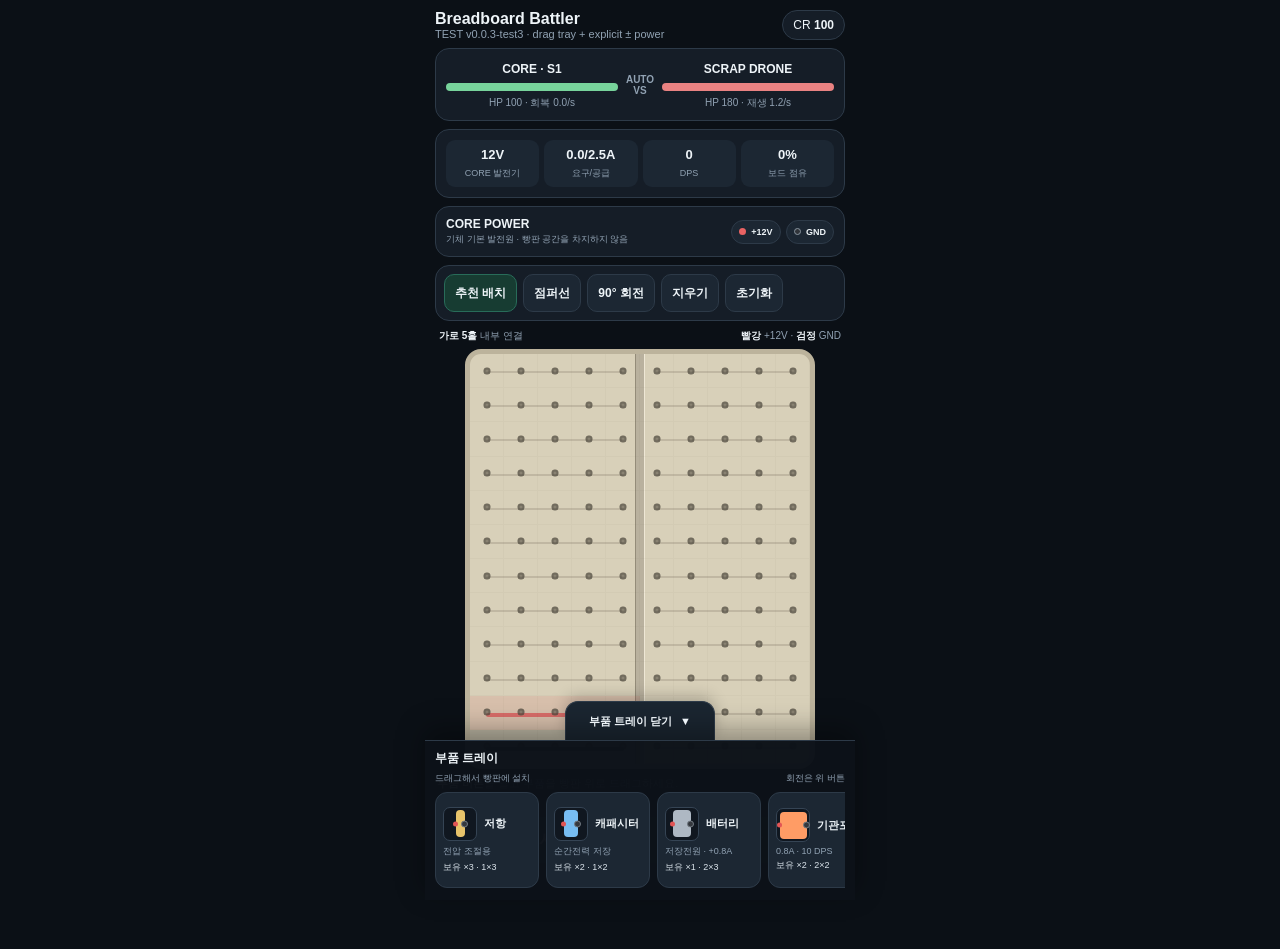
==== commit 612b805e: "feat: expose core power rails and drawer UI" ====
--- a/index.html
+++ b/index.html
@@ -4,29 +4,51 @@
 <meta charset="utf-8">
 <meta name="viewport" content="width=device-width,initial-scale=1,viewport-fit=cover">
 <title>Breadboard Battler</title>
-<link rel="stylesheet" href="./style.css?v=0.0.2-test2">
+<link rel="stylesheet" href="./style.css?v=0.0.3-test3">
 </head>
 <body>
 <div id="app">
 <header>
-  <div><div class="title">Breadboard Battler</div><div class="ver">TEST v0.0.2-test2 · strip-connected breadboard</div></div>
+  <div>
+    <div class="title">Breadboard Battler</div>
+    <div class="ver">TEST v0.0.3-test3 · drag tray + explicit ± power</div>
+  </div>
   <div class="credits">CR <b id="credits">100</b></div>
 </header>
 
 <div class="card battle">
-  <div><b>CORE · S<span id="stage">1</span></b><div class="bar"><div class="fill" id="pbar"></div></div><div class="mini">HP <span id="php">100</span> · 회복 <span id="heal">0</span>/s</div></div>
+  <div>
+    <b>CORE · S<span id="stage">1</span></b>
+    <div class="bar"><div class="fill" id="pbar"></div></div>
+    <div class="mini">HP <span id="php">100</span> · 회복 <span id="heal">0</span>/s</div>
+  </div>
   <div class="vs">AUTO<br>VS</div>
-  <div class="enemy"><b>SCRAP DRONE</b><div class="bar"><div class="fill" id="ebar"></div></div><div class="mini">HP <span id="ehp">180</span> · 재생 1.2/s</div></div>
+  <div class="enemy">
+    <b>SCRAP DRONE</b>
+    <div class="bar"><div class="fill" id="ebar"></div></div>
+    <div class="mini">HP <span id="ehp">180</span> · 재생 1.2/s</div>
+  </div>
 </div>
 
 <div class="card"><div class="stats">
-  <div class="stat"><strong>12V</strong><span>CORE BUS</span></div>
-  <div class="stat"><strong id="amps">0/2.5A</strong><span>전류</span></div>
+  <div class="stat"><strong>12V</strong><span>CORE 발전기</span></div>
+  <div class="stat"><strong id="amps">0/2.5A</strong><span>요구/공급</span></div>
   <div class="stat"><strong id="dps">0</strong><span>DPS</span></div>
-  <div class="stat"><strong id="space">3%</strong><span>공간</span></div>
+  <div class="stat"><strong id="space">0%</strong><span>보드 점유</span></div>
 </div></div>
 
-<div class="card" style="padding:8px"><div class="tools">
+<div class="card source-card">
+  <div class="source-copy">
+    <b>CORE POWER</b>
+    <span>기체 기본 발전원 · 빵판 공간을 차지하지 않음</span>
+  </div>
+  <div class="source-terminals">
+    <span class="source-chip plus"><i></i> +12V</span>
+    <span class="source-chip minus"><i></i> GND</span>
+  </div>
+</div>
+
+<div class="card tools-card"><div class="tools">
   <button class="tool reco" id="reco">추천 배치</button>
   <button class="tool" id="wire">점퍼선</button>
   <button class="tool" id="rotate">90° 회전</button>
@@ -34,26 +56,42 @@
   <button class="tool" id="reset">초기화</button>
 </div></div>
 
-<div class="board-note"><span><b>같은 가로 5홀</b> = 내부 연결</span><span>가운데 홈 기준 좌/우 분리</span></div>
+<div class="board-note">
+  <span><b>가로 5홀</b> 내부 연결</span>
+  <span><b>빨강</b> +12V · <b>검정</b> GND</span>
+</div>
+
 <div class="board" id="board">
   <div class="trench"></div>
   <div class="strip-layer" id="stripLayer"></div>
   <svg id="wires" viewBox="0 0 1000 1200" preserveAspectRatio="none"><g id="wireLayer"></g></svg>
   <div class="grid" id="grid"></div>
   <div class="parts" id="parts"></div>
+  <div class="drop-preview" id="dropPreview"></div>
 </div>
 
-<div class="hint" id="hint"><b>아래 부품 트레이</b>에서 부품을 선택한 뒤 빵판의 시작 홀을 탭하세요.</div>
+<div class="hint" id="hint"><b>부품 버튼</b>을 열고 부품을 빵판 위로 드래그하세요.</div>
+
 <div class="actions">
   <button class="action" id="check">회로 검사</button>
   <button class="action go" id="fight">전투 시작</button>
 </div>
 </div>
 
-<div class="part-dock">
-  <div class="dock-head"><b>부품 트레이</b><span>부품 선택 → 빵판 탭</span></div>
-  <div class="palette" id="palette"></div>
+<div class="tray-shell open" id="trayShell">
+  <button class="tray-toggle" id="trayToggle" type="button">
+    <span id="trayToggleText">부품 트레이 닫기</span><b id="trayArrow">▼</b>
+  </button>
+  <div class="part-dock" id="partDock">
+    <div class="dock-head">
+      <div><b>부품 트레이</b><span>드래그해서 빵판에 설치</span></div>
+      <span class="dock-tip">회전은 위 버튼</span>
+    </div>
+    <div class="palette" id="palette"></div>
+  </div>
 </div>
+
+<div class="drag-ghost" id="dragGhost"></div>
 
 <div class="modal" id="modal">
   <div class="sheet">
@@ -63,6 +101,7 @@
     <button class="next" id="next">다음 스테이지</button>
   </div>
 </div>
-<script src="./app.js?v=0.0.2-test2"></script>
+
+<script src="./app.js?v=0.0.3-test3"></script>
 </body>
 </html>
--- a/style.css
+++ b/style.css
@@ -1,11 +1,11 @@
 
 :root{
   --bg:#0b1016;--panel:#151d27;--panel2:#1c2733;--line:#2d3a48;--text:#eef4f8;
-  --muted:#91a2b3;--green:#55d5a2;--red:#ef7c7c;--yellow:#f0c75c;--board:#d8d0b9;
+  --muted:#91a2b3;--green:#55d5a2;--red:#ef6f6f;--yellow:#f0c75c;--board:#d8d0b9;
 }
 *{box-sizing:border-box}
 html,body{margin:0;background:var(--bg);color:var(--text);font-family:-apple-system,BlinkMacSystemFont,"Segoe UI",sans-serif}
-body{padding-bottom:150px}
+body{padding-bottom:76px}
 button{font:inherit;color:inherit}
 #app{max-width:430px;margin:auto;padding:10px}
 header{display:flex;justify-content:space-between;align-items:center;margin-bottom:8px}
@@ -20,11 +20,17 @@
 .stats{display:grid;grid-template-columns:repeat(4,1fr);gap:5px}
 .stat{background:var(--panel2);border-radius:9px;padding:7px 2px;text-align:center}
 .stat strong{display:block;font-size:13px}.stat span{font-size:9px;color:var(--muted)}
-.tools{display:flex;gap:6px;overflow-x:auto;scrollbar-width:none}.tools::-webkit-scrollbar{display:none}
+
+.source-card{display:flex;align-items:center;justify-content:space-between;gap:8px}
+.source-copy{min-width:0}.source-copy b{display:block;font-size:12px}.source-copy span{display:block;color:var(--muted);font-size:9px;margin-top:2px}
+.source-terminals{display:flex;gap:5px;flex:0 0 auto}.source-chip{font-size:9px;font-weight:800;background:var(--panel2);border:1px solid var(--line);padding:6px 7px;border-radius:999px}
+.source-chip i{display:inline-block;width:7px;height:7px;border-radius:50%;margin-right:3px}.source-chip.plus i{background:#e96363}.source-chip.minus i{background:#30343a;border:1px solid #8995a0}
+
+.tools-card{padding:8px}.tools{display:flex;gap:6px;overflow-x:auto;scrollbar-width:none}.tools::-webkit-scrollbar{display:none}
 .tool{flex:0 0 auto;min-height:38px;border:1px solid var(--line);border-radius:10px;background:var(--panel2);padding:0 10px;font-size:12px;font-weight:800}
 .tool.on{border-color:var(--green);box-shadow:inset 0 0 0 1px var(--green)}.tool.reco{background:#173c32;border-color:#286c59}
-.board-note{display:flex;justify-content:space-between;gap:10px;font-size:10px;color:var(--muted);margin:2px 4px 6px}
-.board-note b{color:var(--text)}
+
+.board-note{display:flex;justify-content:space-between;gap:8px;font-size:10px;color:var(--muted);margin:2px 4px 6px}.board-note b{color:var(--text)}
 .board{
   position:relative;width:min(100%,350px);aspect-ratio:10/12;margin:auto;background:var(--board);
   border:5px solid #bcb39c;border-radius:16px;overflow:hidden;touch-action:manipulation
@@ -32,14 +38,13 @@
 .trench{position:absolute;z-index:0;top:0;bottom:0;left:48.5%;width:3%;background:#b9b19e;box-shadow:inset 1px 0 #948c79,inset -1px 0 #eee7d5}
 .strip-layer{position:absolute;inset:0;z-index:0;pointer-events:none}
 .strip-line{position:absolute;height:2px;background:#918875;opacity:.34;border-radius:99px}
+.strip-line.core-plus{height:4px;background:#d95f5f;opacity:.82}.strip-line.core-minus{height:4px;background:#363c43;opacity:.82}
 .grid{position:absolute;inset:0;z-index:1;display:grid;grid-template-columns:repeat(10,1fr);grid-template-rows:repeat(12,1fr)}
 .cell{position:relative;border-right:1px solid rgba(80,70,55,.04);border-bottom:1px solid rgba(80,70,55,.04)}
-.cell:after{
-  content:"";position:absolute;width:7px;height:7px;border-radius:50%;background:#6f695b;box-shadow:inset 0 0 0 2px #514b40;
-  opacity:.75;left:50%;top:50%;transform:translate(-50%,-50%)
-}
-.cell.same-node{background:rgba(70,188,145,.15)}
-.cell.wire-start:after{width:13px;height:13px;background:#fff;border:3px solid var(--green);box-shadow:none;opacity:1}
+.cell:after{content:"";position:absolute;width:7px;height:7px;border-radius:50%;background:#6f695b;box-shadow:inset 0 0 0 2px #514b40;opacity:.75;left:50%;top:50%;transform:translate(-50%,-50%)}
+.cell.core-plus{background:rgba(220,70,70,.11)}.cell.core-minus{background:rgba(35,40,45,.15)}
+.cell.same-node{background:rgba(70,188,145,.18)}.cell.wire-start:after{width:13px;height:13px;background:#fff;border:3px solid var(--green);box-shadow:none;opacity:1}
+
 #wires{position:absolute;inset:0;width:100%;height:100%;z-index:2;pointer-events:none}
 .wire{fill:none;stroke:#f1c84e;stroke-width:2.2;stroke-linecap:round;stroke-linejoin:round;filter:drop-shadow(0 1px 1px rgba(0,0,0,.35))}
 .parts{position:absolute;inset:0;z-index:3;pointer-events:none}
@@ -47,25 +52,41 @@
   position:absolute;border:2px solid rgba(255,255,255,.36);border-radius:8px;display:flex;align-items:center;justify-content:center;
   text-align:center;color:#10151a;font-size:10px;font-weight:900;box-shadow:0 2px 5px rgba(0,0,0,.32);pointer-events:auto
 }
-.board.wiremode .part{pointer-events:none}
-.part small{display:block;font-size:8px}.part.powered{box-shadow:0 0 0 2px #49cb98,0 0 12px #49cb9870}
-.part.short{outline:2px solid #e85f5f}.pin{position:absolute;width:8px;height:8px;border-radius:50%;background:#d9b34e;border:1px solid #5f4b18;transform:translate(-50%,-50%)}
+.board.wiremode .part{pointer-events:none}.part small{display:block;font-size:8px}
+.part.powered{box-shadow:0 0 0 2px #49cb98,0 0 12px #49cb9870}.part.bad{outline:2px solid #e85f5f}
+.pin{position:absolute;width:9px;height:9px;border-radius:50%;transform:translate(-50%,-50%);border:1px solid #443}
+.pin.plus{background:#e25555}.pin.minus{background:#34383e;border-color:#737d86}.pin.passive{background:#d9b34e;border-color:#5f4b18}
 .core{background:#63d8aa}.resistor{background:#e8c36a}.cap{background:#77bdf2}.battery{background:#aeb8c3}.gun{background:#ff9c65}.pulse{background:#c7a0f5}.repair{background:#8cdd9a}
+
+.drop-preview{display:none;position:absolute;z-index:5;border:2px dashed #42ca93;background:rgba(66,202,147,.22);border-radius:8px;pointer-events:none}
+.drop-preview.show{display:block}.drop-preview.invalid{border-color:#e65f5f;background:rgba(230,95,95,.23)}
+.drop-preview span{position:absolute;left:50%;top:50%;transform:translate(-50%,-50%);font-size:10px;color:#14201a;font-weight:900;white-space:nowrap}
+
 .hint{font-size:11px;color:var(--muted);line-height:1.45;min-height:34px;margin:7px 2px}.hint b{color:var(--text)}
 .actions{display:grid;grid-template-columns:1fr 1.35fr;gap:7px}.action{min-height:46px;border:0;border-radius:12px;background:#263442;font-weight:900}.action.go{background:#1f7059}.action:disabled{opacity:.4}
 
-.part-dock{
-  position:sticky;bottom:0;z-index:10;margin:0 auto;padding:9px 10px calc(9px + env(safe-area-inset-bottom));
-  background:rgba(13,18,25,.97);border-top:1px solid var(--line);max-width:430px;box-shadow:0 -8px 22px rgba(0,0,0,.28)
+/* bottom drawer */
+.tray-shell{position:fixed;left:50%;bottom:0;z-index:20;width:min(430px,100%);transform:translateX(-50%);transition:transform .2s ease}
+.tray-toggle{display:flex;width:150px;height:39px;margin:0 auto;border:1px solid var(--line);border-bottom:0;border-radius:13px 13px 0 0;background:#1a2530;align-items:center;justify-content:center;gap:8px;font-size:11px;font-weight:900;box-shadow:0 -5px 15px rgba(0,0,0,.2)}
+.part-dock{background:rgba(13,18,25,.985);border-top:1px solid var(--line);padding:9px 10px calc(10px + env(safe-area-inset-bottom));box-shadow:0 -10px 26px rgba(0,0,0,.35);max-height:180px;overflow:hidden;transition:max-height .2s ease,padding .2s ease}
+.tray-shell.closed .part-dock{max-height:0;padding-top:0;padding-bottom:0;border-top:0}
+.tray-shell.closed .tray-toggle{border-bottom:1px solid var(--line)}
+.tray-shell.auto-hide .part-dock{max-height:0;padding-top:0;padding-bottom:0;border-top:0}
+.dock-head{display:flex;align-items:flex-end;justify-content:space-between;margin-bottom:7px}.dock-head>div b{display:block;font-size:12px}.dock-head>div span,.dock-tip{font-size:9px;color:var(--muted)}
+.palette{display:flex;gap:7px;overflow-x:auto;scrollbar-width:none;padding-bottom:2px}.palette::-webkit-scrollbar{display:none}
+.piece{
+  flex:0 0 104px;height:96px;border:1px solid var(--line);border-radius:12px;background:var(--panel2);text-align:left;padding:7px;
+  touch-action:none;user-select:none;-webkit-user-select:none
 }
-.dock-head{display:flex;align-items:center;justify-content:space-between;margin-bottom:7px}
-.dock-head b{font-size:12px}.dock-head span{font-size:10px;color:var(--muted)}
-.palette{display:flex;gap:6px;overflow-x:auto;scrollbar-width:none}.palette::-webkit-scrollbar{display:none}
-.piece{flex:0 0 86px;min-height:64px;border:1px solid var(--line);border-radius:11px;background:var(--panel2);text-align:left;padding:7px}
-.piece.on{border-color:var(--green);box-shadow:inset 0 0 0 1px var(--green);background:#18372f}
-.piece:disabled{opacity:.35}.piece b{display:block;font-size:11px}.piece span{display:block;font-size:9px;color:var(--muted);margin-top:3px}.piece em{display:block;font-style:normal;font-size:9px;margin-top:4px;color:#dce5ec}
+.piece:disabled{opacity:.35}.piece-top{display:flex;align-items:center;gap:7px}.piece b{font-size:11px}.piece span{display:block;font-size:9px;color:var(--muted);margin-top:4px}.piece em{display:block;font-style:normal;font-size:9px;margin-top:3px;color:#dce5ec}
+.mini-shape{position:relative;width:34px;height:34px;display:grid;place-items:center;border-radius:7px;background:#101720;border:1px solid #354454;flex:0 0 34px}
+.mini-body{border-radius:4px;min-width:8px;min-height:8px;position:relative}.mini-body.resistor{background:#e8c36a}.mini-body.cap{background:#77bdf2}.mini-body.battery{background:#aeb8c3}.mini-body.gun{background:#ff9c65}.mini-body.pulse{background:#c7a0f5}.mini-body.repair{background:#8cdd9a}
+.mini-body:before,.mini-body:after{content:"";position:absolute;width:5px;height:5px;border-radius:50%;top:50%;transform:translateY(-50%)}.mini-body:before{left:-3px;background:#e25555}.mini-body:after{right:-3px;background:#34383e;border:1px solid #727a82}
 
-.modal{position:fixed;inset:0;background:#05080ccb;display:none;align-items:flex-end;justify-content:center;padding:12px;z-index:30}.modal.show{display:flex}
+.drag-ghost{display:none;position:fixed;z-index:40;pointer-events:none;transform:translate(-50%,-50%);background:#202c38;border:1px solid #526474;border-radius:10px;padding:6px 9px;font-size:10px;font-weight:900;box-shadow:0 8px 24px rgba(0,0,0,.35)}
+.drag-ghost.show{display:block}
+
+.modal{position:fixed;inset:0;background:#05080ccb;display:none;align-items:flex-end;justify-content:center;padding:12px;z-index:50}.modal.show{display:flex}
 .sheet{width:min(430px,100%);background:var(--panel);border:1px solid var(--line);border-radius:18px;padding:14px}
 .sheet h2{margin:0 0 4px;font-size:17px}.sheet p{font-size:11px;color:var(--muted)}
 .shop{display:grid;grid-template-columns:repeat(3,1fr);gap:7px}
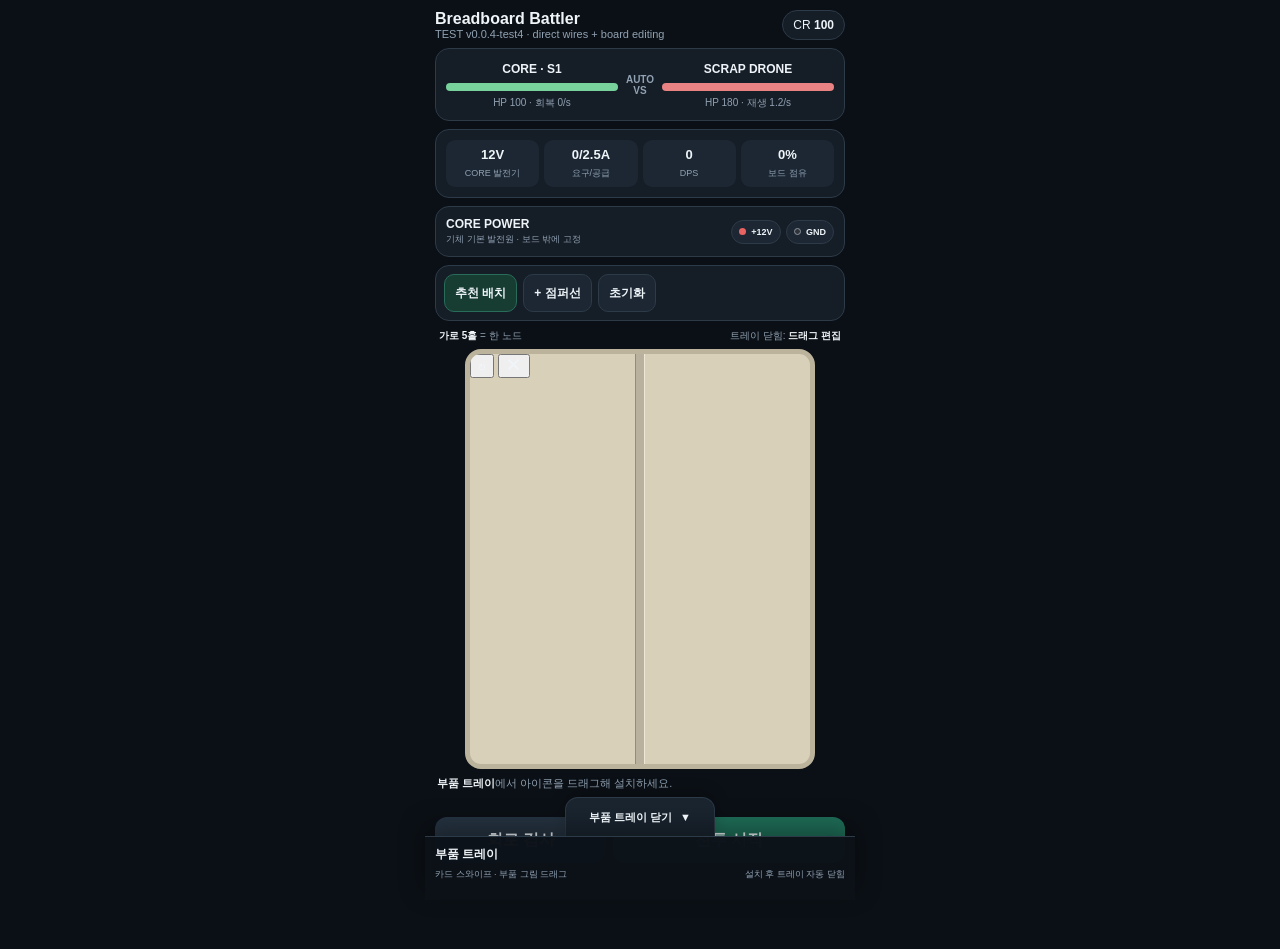
==== commit 47f4d5ba: "feat: redesign board editing controls" ====
--- a/index.html
+++ b/index.html
@@ -4,30 +4,22 @@
 <meta charset="utf-8">
 <meta name="viewport" content="width=device-width,initial-scale=1,viewport-fit=cover">
 <title>Breadboard Battler</title>
-<link rel="stylesheet" href="./style.css?v=0.0.3-test3">
+<link rel="stylesheet" href="./style.css?v=0.0.4-test4">
 </head>
 <body>
 <div id="app">
 <header>
   <div>
     <div class="title">Breadboard Battler</div>
-    <div class="ver">TEST v0.0.3-test3 · drag tray + explicit ± power</div>
+    <div class="ver">TEST v0.0.4-test4 · direct wires + board editing</div>
   </div>
   <div class="credits">CR <b id="credits">100</b></div>
 </header>
 
 <div class="card battle">
-  <div>
-    <b>CORE · S<span id="stage">1</span></b>
-    <div class="bar"><div class="fill" id="pbar"></div></div>
-    <div class="mini">HP <span id="php">100</span> · 회복 <span id="heal">0</span>/s</div>
-  </div>
+  <div><b>CORE · S<span id="stage">1</span></b><div class="bar"><div class="fill" id="pbar"></div></div><div class="mini">HP <span id="php">100</span> · 회복 <span id="heal">0</span>/s</div></div>
   <div class="vs">AUTO<br>VS</div>
-  <div class="enemy">
-    <b>SCRAP DRONE</b>
-    <div class="bar"><div class="fill" id="ebar"></div></div>
-    <div class="mini">HP <span id="ehp">180</span> · 재생 1.2/s</div>
-  </div>
+  <div class="enemy"><b>SCRAP DRONE</b><div class="bar"><div class="fill" id="ebar"></div></div><div class="mini">HP <span id="ehp">180</span> · 재생 1.2/s</div></div>
 </div>
 
 <div class="card"><div class="stats">
@@ -38,10 +30,7 @@
 </div></div>
 
 <div class="card source-card">
-  <div class="source-copy">
-    <b>CORE POWER</b>
-    <span>기체 기본 발전원 · 빵판 공간을 차지하지 않음</span>
-  </div>
+  <div class="source-copy"><b>CORE POWER</b><span>기체 기본 발전원 · 보드 밖에 고정</span></div>
   <div class="source-terminals">
     <span class="source-chip plus"><i></i> +12V</span>
     <span class="source-chip minus"><i></i> GND</span>
@@ -50,15 +39,13 @@
 
 <div class="card tools-card"><div class="tools">
   <button class="tool reco" id="reco">추천 배치</button>
-  <button class="tool" id="wire">점퍼선</button>
-  <button class="tool" id="rotate">90° 회전</button>
-  <button class="tool" id="erase">지우기</button>
+  <button class="tool" id="wire">+ 점퍼선</button>
   <button class="tool" id="reset">초기화</button>
 </div></div>
 
 <div class="board-note">
-  <span><b>가로 5홀</b> 내부 연결</span>
-  <span><b>빨강</b> +12V · <b>검정</b> GND</span>
+  <span><b>가로 5홀</b> = 한 노드</span>
+  <span>트레이 닫힘: <b>드래그 편집</b></span>
 </div>
 
 <div class="board" id="board">
@@ -68,10 +55,13 @@
   <div class="grid" id="grid"></div>
   <div class="parts" id="parts"></div>
   <div class="drop-preview" id="dropPreview"></div>
+  <div class="selection-tools" id="selectionTools">
+    <button id="selRotate" title="회전">↻</button>
+    <button id="selDelete" title="삭제">✕</button>
+  </div>
 </div>
 
-<div class="hint" id="hint"><b>부품 버튼</b>을 열고 부품을 빵판 위로 드래그하세요.</div>
-
+<div class="hint" id="hint"><b>부품 트레이</b>에서 아이콘을 드래그해 설치하세요.</div>
 <div class="actions">
   <button class="action" id="check">회로 검사</button>
   <button class="action go" id="fight">전투 시작</button>
@@ -84,8 +74,8 @@
   </button>
   <div class="part-dock" id="partDock">
     <div class="dock-head">
-      <div><b>부품 트레이</b><span>드래그해서 빵판에 설치</span></div>
-      <span class="dock-tip">회전은 위 버튼</span>
+      <div><b>부품 트레이</b><span>카드 스와이프 · 부품 그림 드래그</span></div>
+      <span class="dock-tip">설치 후 트레이 자동 닫힘</span>
     </div>
     <div class="palette" id="palette"></div>
   </div>
@@ -93,15 +83,13 @@
 
 <div class="drag-ghost" id="dragGhost"></div>
 
-<div class="modal" id="modal">
-  <div class="sheet">
-    <h2>STAGE CLEAR</h2>
-    <p>보상으로 부품을 구매하고 다음 전투 전에 빵판을 다시 구성하세요.</p>
-    <div class="shop" id="shop"></div>
-    <button class="next" id="next">다음 스테이지</button>
-  </div>
-</div>
+<div class="modal" id="modal"><div class="sheet">
+  <h2>STAGE CLEAR</h2>
+  <p>보상으로 부품을 구매하고 다음 전투 전에 빵판을 다시 구성하세요.</p>
+  <div class="shop" id="shop"></div>
+  <button class="next" id="next">다음 스테이지</button>
+</div></div>
 
-<script src="./app.js?v=0.0.3-test3"></script>
+<script src="./app.js?v=0.0.4-test4"></script>
 </body>
 </html>
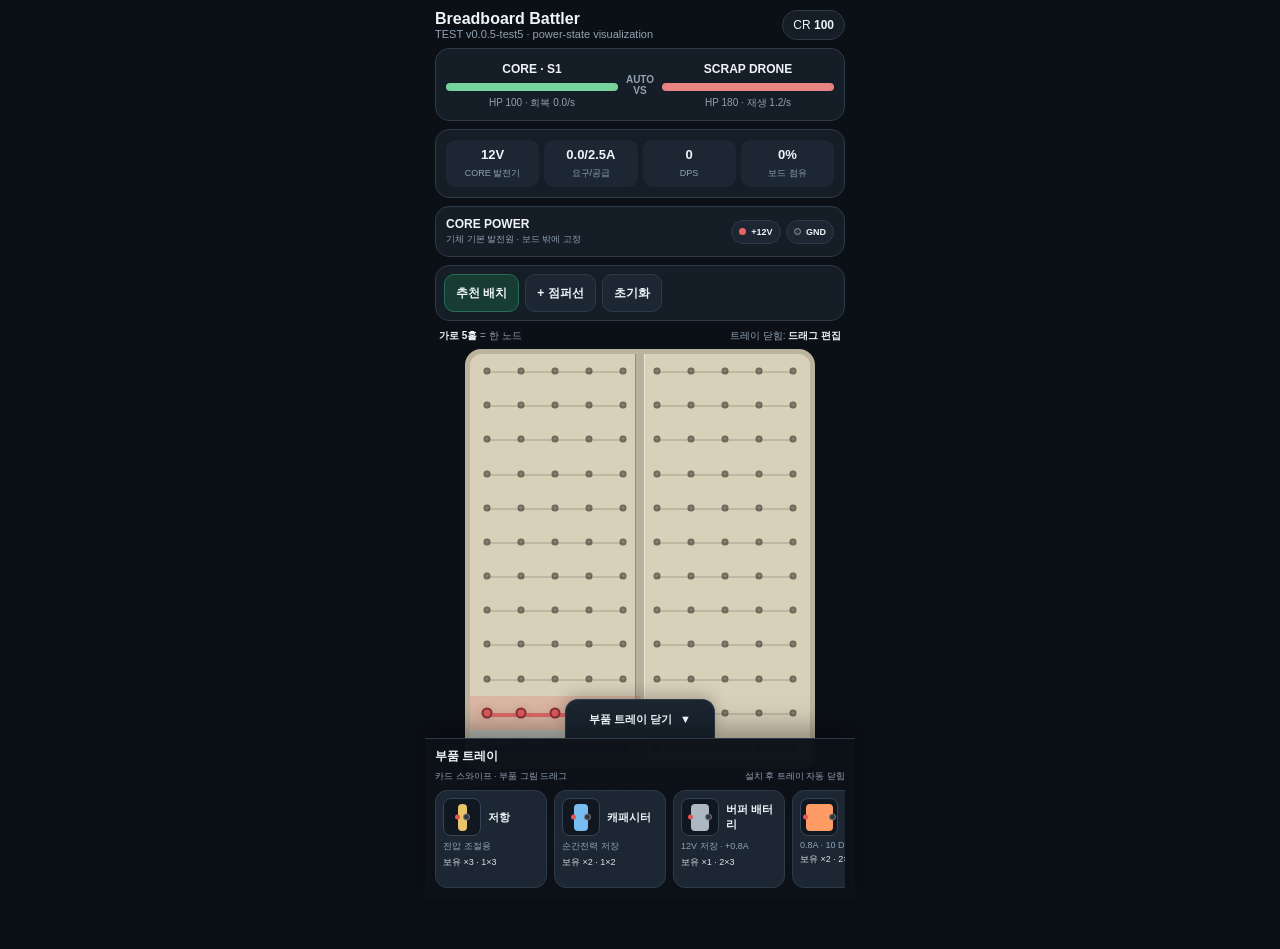
==== commit 097f36d1: "chore: bump prototype to v0.0.5-test5" ====
--- a/index.html
+++ b/index.html
@@ -4,14 +4,14 @@
 <meta charset="utf-8">
 <meta name="viewport" content="width=device-width,initial-scale=1,viewport-fit=cover">
 <title>Breadboard Battler</title>
-<link rel="stylesheet" href="./style.css?v=0.0.4-test4">
+<link rel="stylesheet" href="./style.css?v=0.0.5-test5">
 </head>
 <body>
 <div id="app">
 <header>
   <div>
     <div class="title">Breadboard Battler</div>
-    <div class="ver">TEST v0.0.4-test4 · direct wires + board editing</div>
+    <div class="ver">TEST v0.0.5-test5 · power-state visualization</div>
   </div>
   <div class="credits">CR <b id="credits">100</b></div>
 </header>
@@ -90,6 +90,6 @@
   <button class="next" id="next">다음 스테이지</button>
 </div></div>
 
-<script src="./app.js?v=0.0.4-test4"></script>
+<script src="./app.js?v=0.0.5-test5"></script>
 </body>
 </html>
--- a/style.css
+++ b/style.css
@@ -1,95 +1,91 @@
 
-:root{
-  --bg:#0b1016;--panel:#151d27;--panel2:#1c2733;--line:#2d3a48;--text:#eef4f8;
-  --muted:#91a2b3;--green:#55d5a2;--red:#ef6f6f;--yellow:#f0c75c;--board:#d8d0b9;
-}
+:root{--bg:#0b1016;--panel:#151d27;--panel2:#1c2733;--line:#2d3a48;--text:#eef4f8;--muted:#91a2b3;--green:#55d5a2;--red:#ef6f6f;--yellow:#f0c75c;--board:#d8d0b9}
 *{box-sizing:border-box}
 html,body{margin:0;background:var(--bg);color:var(--text);font-family:-apple-system,BlinkMacSystemFont,"Segoe UI",sans-serif}
 body{padding-bottom:76px}
 button{font:inherit;color:inherit}
 #app{max-width:430px;margin:auto;padding:10px}
-header{display:flex;justify-content:space-between;align-items:center;margin-bottom:8px}
-.title{font-weight:900}.ver{font-size:11px;color:var(--muted)}
+header{display:flex;justify-content:space-between;align-items:center;margin-bottom:8px}.title{font-weight:900}.ver{font-size:11px;color:var(--muted)}
 .credits{background:var(--panel);border:1px solid var(--line);border-radius:999px;padding:7px 10px;font-size:12px}
 .card{background:var(--panel);border:1px solid var(--line);border-radius:14px;padding:10px;margin-bottom:8px}
-.battle{display:grid;grid-template-columns:1fr auto 1fr;gap:8px;align-items:center;text-align:center}
-.battle b{font-size:12px}.vs{font-size:10px;color:var(--muted);font-weight:900}
-.bar{height:8px;background:#26313e;border-radius:99px;overflow:hidden;margin-top:6px}
-.fill{height:100%;background:#77d39b;width:100%;transition:.12s}.enemy .fill{background:#e98282}
-.mini{font-size:10px;color:var(--muted);margin-top:5px}
-.stats{display:grid;grid-template-columns:repeat(4,1fr);gap:5px}
-.stat{background:var(--panel2);border-radius:9px;padding:7px 2px;text-align:center}
-.stat strong{display:block;font-size:13px}.stat span{font-size:9px;color:var(--muted)}
+.battle{display:grid;grid-template-columns:1fr auto 1fr;gap:8px;align-items:center;text-align:center}.battle b{font-size:12px}.vs{font-size:10px;color:var(--muted);font-weight:900}
+.bar{height:8px;background:#26313e;border-radius:99px;overflow:hidden;margin-top:6px}.fill{height:100%;background:#77d39b;width:100%;transition:.12s}.enemy .fill{background:#e98282}.mini{font-size:10px;color:var(--muted);margin-top:5px}
+.stats{display:grid;grid-template-columns:repeat(4,1fr);gap:5px}.stat{background:var(--panel2);border-radius:9px;padding:7px 2px;text-align:center}.stat strong{display:block;font-size:13px}.stat span{font-size:9px;color:var(--muted)}
 
-.source-card{display:flex;align-items:center;justify-content:space-between;gap:8px}
-.source-copy{min-width:0}.source-copy b{display:block;font-size:12px}.source-copy span{display:block;color:var(--muted);font-size:9px;margin-top:2px}
+.source-card{display:flex;align-items:center;justify-content:space-between;gap:8px}.source-copy{min-width:0}.source-copy b{display:block;font-size:12px}.source-copy span{display:block;color:var(--muted);font-size:9px;margin-top:2px}
 .source-terminals{display:flex;gap:5px;flex:0 0 auto}.source-chip{font-size:9px;font-weight:800;background:var(--panel2);border:1px solid var(--line);padding:6px 7px;border-radius:999px}
 .source-chip i{display:inline-block;width:7px;height:7px;border-radius:50%;margin-right:3px}.source-chip.plus i{background:#e96363}.source-chip.minus i{background:#30343a;border:1px solid #8995a0}
 
 .tools-card{padding:8px}.tools{display:flex;gap:6px;overflow-x:auto;scrollbar-width:none}.tools::-webkit-scrollbar{display:none}
-.tool{flex:0 0 auto;min-height:38px;border:1px solid var(--line);border-radius:10px;background:var(--panel2);padding:0 10px;font-size:12px;font-weight:800}
-.tool.on{border-color:var(--green);box-shadow:inset 0 0 0 1px var(--green)}.tool.reco{background:#173c32;border-color:#286c59}
+.tool{flex:0 0 auto;min-height:38px;border:1px solid var(--line);border-radius:10px;background:var(--panel2);padding:0 11px;font-size:12px;font-weight:800}.tool.on{border-color:var(--green);box-shadow:inset 0 0 0 1px var(--green)}.tool.reco{background:#173c32;border-color:#286c59}
 
 .board-note{display:flex;justify-content:space-between;gap:8px;font-size:10px;color:var(--muted);margin:2px 4px 6px}.board-note b{color:var(--text)}
-.board{
-  position:relative;width:min(100%,350px);aspect-ratio:10/12;margin:auto;background:var(--board);
-  border:5px solid #bcb39c;border-radius:16px;overflow:hidden;touch-action:manipulation
-}
+.board{position:relative;width:min(100%,350px);aspect-ratio:10/12;margin:auto;background:var(--board);border:5px solid #bcb39c;border-radius:16px;overflow:hidden;touch-action:none}
 .trench{position:absolute;z-index:0;top:0;bottom:0;left:48.5%;width:3%;background:#b9b19e;box-shadow:inset 1px 0 #948c79,inset -1px 0 #eee7d5}
-.strip-layer{position:absolute;inset:0;z-index:0;pointer-events:none}
-.strip-line{position:absolute;height:2px;background:#918875;opacity:.34;border-radius:99px}
-.strip-line.core-plus{height:4px;background:#d95f5f;opacity:.82}.strip-line.core-minus{height:4px;background:#363c43;opacity:.82}
+.strip-layer{position:absolute;inset:0;z-index:0;pointer-events:none}.strip-line{position:absolute;height:2px;background:#918875;opacity:.34;border-radius:99px}.strip-line.core-plus{height:4px;background:#d95f5f;opacity:.82}.strip-line.core-minus{height:4px;background:#363c43;opacity:.82}
 .grid{position:absolute;inset:0;z-index:1;display:grid;grid-template-columns:repeat(10,1fr);grid-template-rows:repeat(12,1fr)}
-.cell{position:relative;border-right:1px solid rgba(80,70,55,.04);border-bottom:1px solid rgba(80,70,55,.04)}
-.cell:after{content:"";position:absolute;width:7px;height:7px;border-radius:50%;background:#6f695b;box-shadow:inset 0 0 0 2px #514b40;opacity:.75;left:50%;top:50%;transform:translate(-50%,-50%)}
-.cell.core-plus{background:rgba(220,70,70,.11)}.cell.core-minus{background:rgba(35,40,45,.15)}
-.cell.same-node{background:rgba(70,188,145,.18)}.cell.wire-start:after{width:13px;height:13px;background:#fff;border:3px solid var(--green);box-shadow:none;opacity:1}
+.cell{position:relative}.cell:after{content:"";position:absolute;width:7px;height:7px;border-radius:50%;background:#6f695b;box-shadow:inset 0 0 0 2px #514b40;opacity:.75;left:50%;top:50%;transform:translate(-50%,-50%)}
+.cell.core-plus{background:rgba(220,70,70,.11)}.cell.core-minus{background:rgba(35,40,45,.15)}.cell.same-node{background:rgba(70,188,145,.18)}.cell.wire-start:after{width:13px;height:13px;background:#fff;border:3px solid var(--green);box-shadow:none;opacity:1}
 
-#wires{position:absolute;inset:0;width:100%;height:100%;z-index:2;pointer-events:none}
-.wire{fill:none;stroke:#f1c84e;stroke-width:2.2;stroke-linecap:round;stroke-linejoin:round;filter:drop-shadow(0 1px 1px rgba(0,0,0,.35))}
+#wires{position:absolute;inset:0;width:100%;height:100%;z-index:4;pointer-events:none}
+.wire{fill:none;stroke:#f1c84e;stroke-width:7;stroke-linecap:round;filter:drop-shadow(0 2px 1px rgba(0,0,0,.35));pointer-events:none}
+.wire.selected{stroke:#fff;stroke-width:9}
+.wire-hit{fill:none;stroke:rgba(0,0,0,0.001);stroke-width:42;stroke-linecap:round;pointer-events:stroke;cursor:pointer}
+.wire-dot{fill:#f1c84e;stroke:#5f511d;stroke-width:3;pointer-events:none}.wire-dot.selected{fill:#fff;stroke:#40c48f}
+.wire-handle{fill:#fff;stroke:#40c48f;stroke-width:4;pointer-events:all;cursor:grab}
+
 .parts{position:absolute;inset:0;z-index:3;pointer-events:none}
-.part{
-  position:absolute;border:2px solid rgba(255,255,255,.36);border-radius:8px;display:flex;align-items:center;justify-content:center;
-  text-align:center;color:#10151a;font-size:10px;font-weight:900;box-shadow:0 2px 5px rgba(0,0,0,.32);pointer-events:auto
-}
-.board.wiremode .part{pointer-events:none}.part small{display:block;font-size:8px}
-.part.powered{box-shadow:0 0 0 2px #49cb98,0 0 12px #49cb9870}.part.bad{outline:2px solid #e85f5f}
-.pin{position:absolute;width:9px;height:9px;border-radius:50%;transform:translate(-50%,-50%);border:1px solid #443}
-.pin.plus{background:#e25555}.pin.minus{background:#34383e;border-color:#737d86}.pin.passive{background:#d9b34e;border-color:#5f4b18}
-.core{background:#63d8aa}.resistor{background:#e8c36a}.cap{background:#77bdf2}.battery{background:#aeb8c3}.gun{background:#ff9c65}.pulse{background:#c7a0f5}.repair{background:#8cdd9a}
+.part{position:absolute;border:2px solid rgba(255,255,255,.36);border-radius:8px;display:flex;align-items:center;justify-content:center;text-align:center;color:#10151a;font-size:10px;font-weight:900;box-shadow:0 2px 5px rgba(0,0,0,.32);pointer-events:auto;touch-action:none}
+.part.selected{outline:3px solid #fff;z-index:6}.part small{display:block;font-size:8px}.part.powered{box-shadow:0 0 0 2px #49cb98,0 0 12px #49cb9870}.part.bad{outline:2px solid #e85f5f}
+.pin{position:absolute;width:9px;height:9px;border-radius:50%;transform:translate(-50%,-50%);border:1px solid #443}.pin.plus{background:#e25555}.pin.minus{background:#34383e;border-color:#737d86}.pin.passive{background:#d9b34e;border-color:#5f4b18}
+.resistor{background:#e8c36a}.cap{background:#77bdf2}.battery{background:#aeb8c3}.gun{background:#ff9c65}.pulse{background:#c7a0f5}.repair{background:#8cdd9a}
 
-.drop-preview{display:none;position:absolute;z-index:5;border:2px dashed #42ca93;background:rgba(66,202,147,.22);border-radius:8px;pointer-events:none}
-.drop-preview.show{display:block}.drop-preview.invalid{border-color:#e65f5f;background:rgba(230,95,95,.23)}
+.drop-preview{display:none;position:absolute;z-index:7;border:2px dashed #42ca93;background:rgba(66,202,147,.22);border-radius:8px;pointer-events:none}.drop-preview.show{display:block}.drop-preview.invalid{border-color:#e65f5f;background:rgba(230,95,95,.23)}
 .drop-preview span{position:absolute;left:50%;top:50%;transform:translate(-50%,-50%);font-size:10px;color:#14201a;font-weight:900;white-space:nowrap}
+
+.selection-tools{display:none;position:absolute;z-index:9;gap:4px;transform:translate(-50%,-115%);pointer-events:auto}.selection-tools.show{display:flex}
+.selection-tools button{width:34px;height:34px;border-radius:50%;border:2px solid #fff;background:#17212b;color:#fff;font-size:18px;font-weight:900;box-shadow:0 3px 10px rgba(0,0,0,.35);padding:0}.selection-tools button:disabled{display:none}
 
 .hint{font-size:11px;color:var(--muted);line-height:1.45;min-height:34px;margin:7px 2px}.hint b{color:var(--text)}
 .actions{display:grid;grid-template-columns:1fr 1.35fr;gap:7px}.action{min-height:46px;border:0;border-radius:12px;background:#263442;font-weight:900}.action.go{background:#1f7059}.action:disabled{opacity:.4}
 
-/* bottom drawer */
-.tray-shell{position:fixed;left:50%;bottom:0;z-index:20;width:min(430px,100%);transform:translateX(-50%);transition:transform .2s ease}
-.tray-toggle{display:flex;width:150px;height:39px;margin:0 auto;border:1px solid var(--line);border-bottom:0;border-radius:13px 13px 0 0;background:#1a2530;align-items:center;justify-content:center;gap:8px;font-size:11px;font-weight:900;box-shadow:0 -5px 15px rgba(0,0,0,.2)}
-.part-dock{background:rgba(13,18,25,.985);border-top:1px solid var(--line);padding:9px 10px calc(10px + env(safe-area-inset-bottom));box-shadow:0 -10px 26px rgba(0,0,0,.35);max-height:180px;overflow:hidden;transition:max-height .2s ease,padding .2s ease}
-.tray-shell.closed .part-dock{max-height:0;padding-top:0;padding-bottom:0;border-top:0}
-.tray-shell.closed .tray-toggle{border-bottom:1px solid var(--line)}
-.tray-shell.auto-hide .part-dock{max-height:0;padding-top:0;padding-bottom:0;border-top:0}
+.tray-shell{position:fixed;left:50%;bottom:0;z-index:20;width:min(430px,100%);transform:translateX(-50%)}.tray-toggle{display:flex;width:150px;height:39px;margin:0 auto;border:1px solid var(--line);border-bottom:0;border-radius:13px 13px 0 0;background:#1a2530;align-items:center;justify-content:center;gap:8px;font-size:11px;font-weight:900;box-shadow:0 -5px 15px rgba(0,0,0,.2)}
+.part-dock{background:rgba(13,18,25,.985);border-top:1px solid var(--line);padding:9px 10px calc(10px + env(safe-area-inset-bottom));box-shadow:0 -10px 26px rgba(0,0,0,.35);max-height:190px;overflow:hidden;transition:max-height .2s ease,padding .2s ease}
+.tray-shell.closed .part-dock,.tray-shell.auto-hide .part-dock{max-height:0;padding-top:0;padding-bottom:0;border-top:0}.tray-shell.closed .tray-toggle{border-bottom:1px solid var(--line)}
 .dock-head{display:flex;align-items:flex-end;justify-content:space-between;margin-bottom:7px}.dock-head>div b{display:block;font-size:12px}.dock-head>div span,.dock-tip{font-size:9px;color:var(--muted)}
-.palette{display:flex;gap:7px;overflow-x:auto;scrollbar-width:none;padding-bottom:2px}.palette::-webkit-scrollbar{display:none}
-.piece{
-  flex:0 0 104px;height:96px;border:1px solid var(--line);border-radius:12px;background:var(--panel2);text-align:left;padding:7px;
-  touch-action:none;user-select:none;-webkit-user-select:none
-}
-.piece:disabled{opacity:.35}.piece-top{display:flex;align-items:center;gap:7px}.piece b{font-size:11px}.piece span{display:block;font-size:9px;color:var(--muted);margin-top:4px}.piece em{display:block;font-style:normal;font-size:9px;margin-top:3px;color:#dce5ec}
-.mini-shape{position:relative;width:34px;height:34px;display:grid;place-items:center;border-radius:7px;background:#101720;border:1px solid #354454;flex:0 0 34px}
+.palette{display:flex;gap:7px;overflow-x:auto;overflow-y:hidden;scrollbar-width:none;padding-bottom:2px;touch-action:pan-x}.palette::-webkit-scrollbar{display:none}
+.piece{flex:0 0 112px;height:98px;border:1px solid var(--line);border-radius:12px;background:var(--panel2);text-align:left;padding:7px;user-select:none;-webkit-user-select:none;touch-action:pan-x}.piece.disabled{opacity:.35}
+.piece-top{display:flex;align-items:center;gap:7px}.piece b{font-size:11px}.piece span{display:block;font-size:9px;color:var(--muted);margin-top:4px}.piece em{display:block;font-style:normal;font-size:9px;margin-top:3px;color:#dce5ec}
+.mini-shape{position:relative;width:38px;height:38px;display:grid;place-items:center;border-radius:8px;background:#101720;border:1px solid #354454;flex:0 0 38px;touch-action:none;cursor:grab}
 .mini-body{border-radius:4px;min-width:8px;min-height:8px;position:relative}.mini-body.resistor{background:#e8c36a}.mini-body.cap{background:#77bdf2}.mini-body.battery{background:#aeb8c3}.mini-body.gun{background:#ff9c65}.mini-body.pulse{background:#c7a0f5}.mini-body.repair{background:#8cdd9a}
 .mini-body:before,.mini-body:after{content:"";position:absolute;width:5px;height:5px;border-radius:50%;top:50%;transform:translateY(-50%)}.mini-body:before{left:-3px;background:#e25555}.mini-body:after{right:-3px;background:#34383e;border:1px solid #727a82}
 
-.drag-ghost{display:none;position:fixed;z-index:40;pointer-events:none;transform:translate(-50%,-50%);background:#202c38;border:1px solid #526474;border-radius:10px;padding:6px 9px;font-size:10px;font-weight:900;box-shadow:0 8px 24px rgba(0,0,0,.35)}
-.drag-ghost.show{display:block}
+.drag-ghost{display:none;position:fixed;z-index:40;pointer-events:none;transform:translate(-50%,-50%);background:#202c38;border:1px solid #526474;border-radius:10px;padding:6px 9px;font-size:10px;font-weight:900;box-shadow:0 8px 24px rgba(0,0,0,.35)}.drag-ghost.show{display:block}
 
-.modal{position:fixed;inset:0;background:#05080ccb;display:none;align-items:flex-end;justify-content:center;padding:12px;z-index:50}.modal.show{display:flex}
-.sheet{width:min(430px,100%);background:var(--panel);border:1px solid var(--line);border-radius:18px;padding:14px}
-.sheet h2{margin:0 0 4px;font-size:17px}.sheet p{font-size:11px;color:var(--muted)}
-.shop{display:grid;grid-template-columns:repeat(3,1fr);gap:7px}
-.offer{min-height:105px;border:1px solid var(--line);background:var(--panel2);border-radius:11px;padding:9px;text-align:left}
-.offer b,.offer span,.offer em{display:block}.offer b{font-size:11px}.offer span{font-size:9px;color:var(--muted);margin-top:4px}.offer em{font-size:11px;font-style:normal;color:#f2d27c;margin-top:9px}
-.offer:disabled{opacity:.35}.next{width:100%;margin-top:9px;min-height:44px;border:0;border-radius:11px;background:#1f7059;font-weight:900}
+.modal{position:fixed;inset:0;background:#05080ccb;display:none;align-items:flex-end;justify-content:center;padding:12px;z-index:50}.modal.show{display:flex}.sheet{width:min(430px,100%);background:var(--panel);border:1px solid var(--line);border-radius:18px;padding:14px}
+.sheet h2{margin:0 0 4px;font-size:17px}.sheet p{font-size:11px;color:var(--muted)}.shop{display:grid;grid-template-columns:repeat(3,1fr);gap:7px}.offer{min-height:105px;border:1px solid var(--line);background:var(--panel2);border-radius:11px;padding:9px;text-align:left}
+.offer b,.offer span,.offer em{display:block}.offer b{font-size:11px}.offer span{font-size:9px;color:var(--muted);margin-top:4px}.offer em{font-size:11px;font-style:normal;color:#f2d27c;margin-top:9px}.offer:disabled{opacity:.35}.next{width:100%;margin-top:9px;min-height:44px;border:0;border-radius:11px;background:#1f7059;font-weight:900}
+
+
+/* power / component state visualization */
+.cell.net-plus{background:rgba(224,78,78,.20)}
+.cell.net-minus{background:rgba(72,117,176,.18)}
+.cell.net-both{background:rgba(170,78,205,.28)}
+.cell.net-plus:after{background:#e45959;box-shadow:0 0 0 2px #7f3535,0 0 7px rgba(228,89,89,.7);opacity:1}
+.cell.net-minus:after{background:#527db8;box-shadow:0 0 0 2px #304a6d,0 0 7px rgba(82,125,184,.65);opacity:1}
+.cell.net-both:after{background:#bd62dd;box-shadow:0 0 0 2px #6d357f,0 0 9px rgba(189,98,221,.8);opacity:1}
+.wire.net-plus{stroke:#e65c5c}
+.wire.net-minus{stroke:#5c83bd}
+.wire.net-both{stroke:#c15fe0}
+.wire.selected{stroke:#fff}
+.part-state{
+  position:absolute;right:2px;bottom:2px;z-index:4;min-width:20px;max-width:70%;
+  padding:2px 4px;border-radius:999px;font-size:7px;line-height:1.15;font-weight:1000;
+  color:#fff;background:#5d6873;border:1px solid rgba(255,255,255,.55);
+  white-space:nowrap;overflow:hidden;text-overflow:ellipsis;pointer-events:none;
+}
+.part-state.state-on{background:#18865f}
+.part-state.state-off{background:#65717c}
+.part-state.state-warn{background:#aa7818}
+.part-state.state-partial{background:#4775a7}
+.part-state.state-bad{background:#b94444}
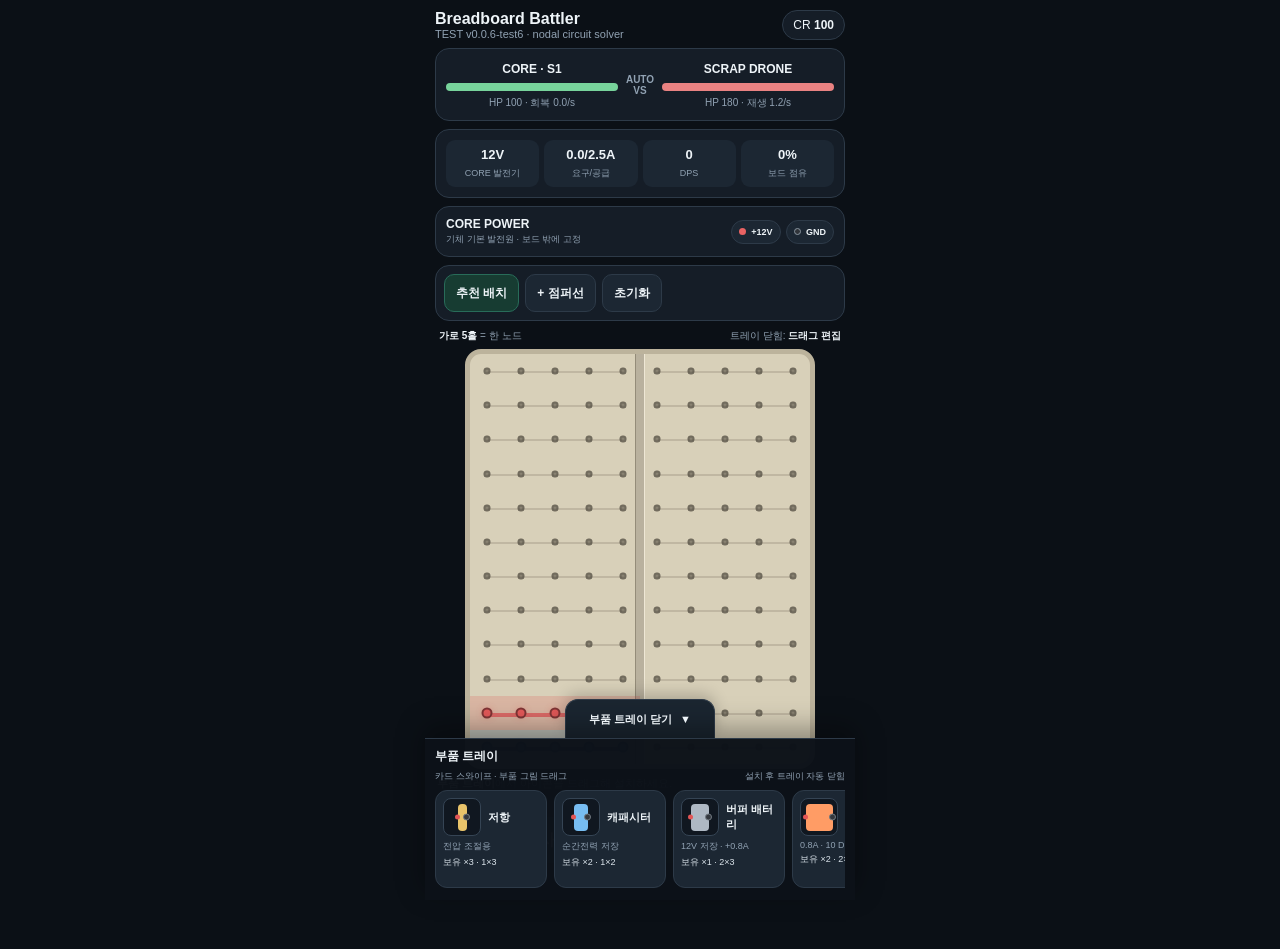
==== commit 2905b12f: "feat: load nodal circuit solver in prototype" ====
--- a/index.html
+++ b/index.html
@@ -4,14 +4,14 @@
 <meta charset="utf-8">
 <meta name="viewport" content="width=device-width,initial-scale=1,viewport-fit=cover">
 <title>Breadboard Battler</title>
-<link rel="stylesheet" href="./style.css?v=0.0.5-test5">
+<link rel="stylesheet" href="./style.css?v=0.0.6-test6">
 </head>
 <body>
 <div id="app">
 <header>
   <div>
     <div class="title">Breadboard Battler</div>
-    <div class="ver">TEST v0.0.5-test5 · power-state visualization</div>
+    <div class="ver">TEST v0.0.6-test6 · nodal circuit solver</div>
   </div>
   <div class="credits">CR <b id="credits">100</b></div>
 </header>
@@ -90,6 +90,7 @@
   <button class="next" id="next">다음 스테이지</button>
 </div></div>
 
-<script src="./app.js?v=0.0.5-test5"></script>
+<script src="./circuit-engine.js?v=0.1.1"></script>
+<script src="./app.js?v=0.0.6-test6"></script>
 </body>
 </html>
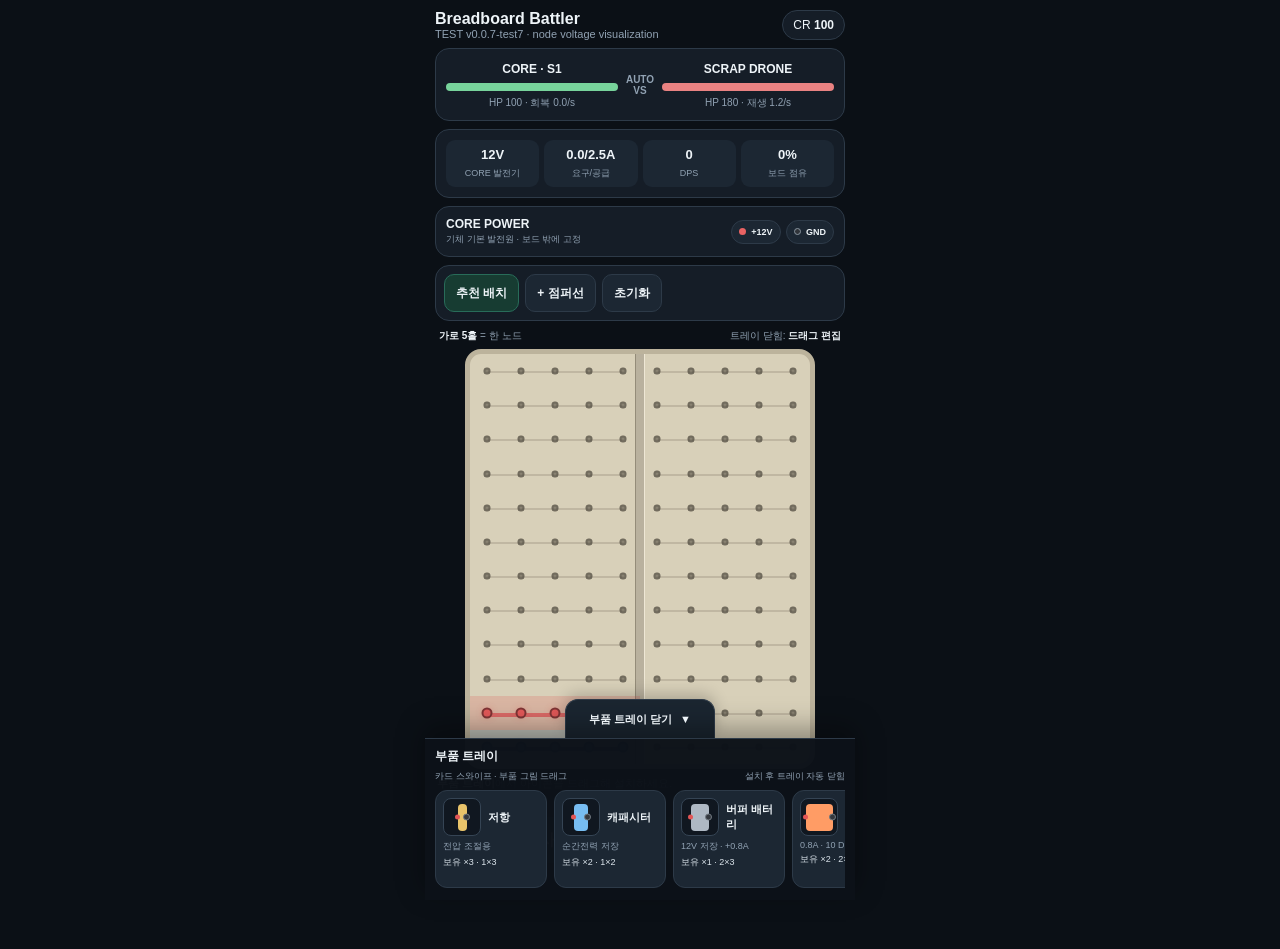
==== commit 94730e14: "feat: add five-hole node voltage layer" ====
--- a/index.html
+++ b/index.html
@@ -4,14 +4,14 @@
 <meta charset="utf-8">
 <meta name="viewport" content="width=device-width,initial-scale=1,viewport-fit=cover">
 <title>Breadboard Battler</title>
-<link rel="stylesheet" href="./style.css?v=0.0.6-test6">
+<link rel="stylesheet" href="./style.css?v=0.0.7-test7">
 </head>
 <body>
 <div id="app">
 <header>
   <div>
     <div class="title">Breadboard Battler</div>
-    <div class="ver">TEST v0.0.6-test6 · nodal circuit solver</div>
+    <div class="ver">TEST v0.0.7-test7 · node voltage visualization</div>
   </div>
   <div class="credits">CR <b id="credits">100</b></div>
 </header>
@@ -51,6 +51,7 @@
 <div class="board" id="board">
   <div class="trench"></div>
   <div class="strip-layer" id="stripLayer"></div>
+  <div class="node-label-layer" id="nodeLabelLayer"></div>
   <svg id="wires" viewBox="0 0 1000 1200" preserveAspectRatio="none"><g id="wireLayer"></g></svg>
   <div class="grid" id="grid"></div>
   <div class="parts" id="parts"></div>
@@ -91,6 +92,6 @@
 </div></div>
 
 <script src="./circuit-engine.js?v=0.1.1"></script>
-<script src="./app.js?v=0.0.6-test6"></script>
+<script src="./app.js?v=0.0.7-test7"></script>
 </body>
 </html>
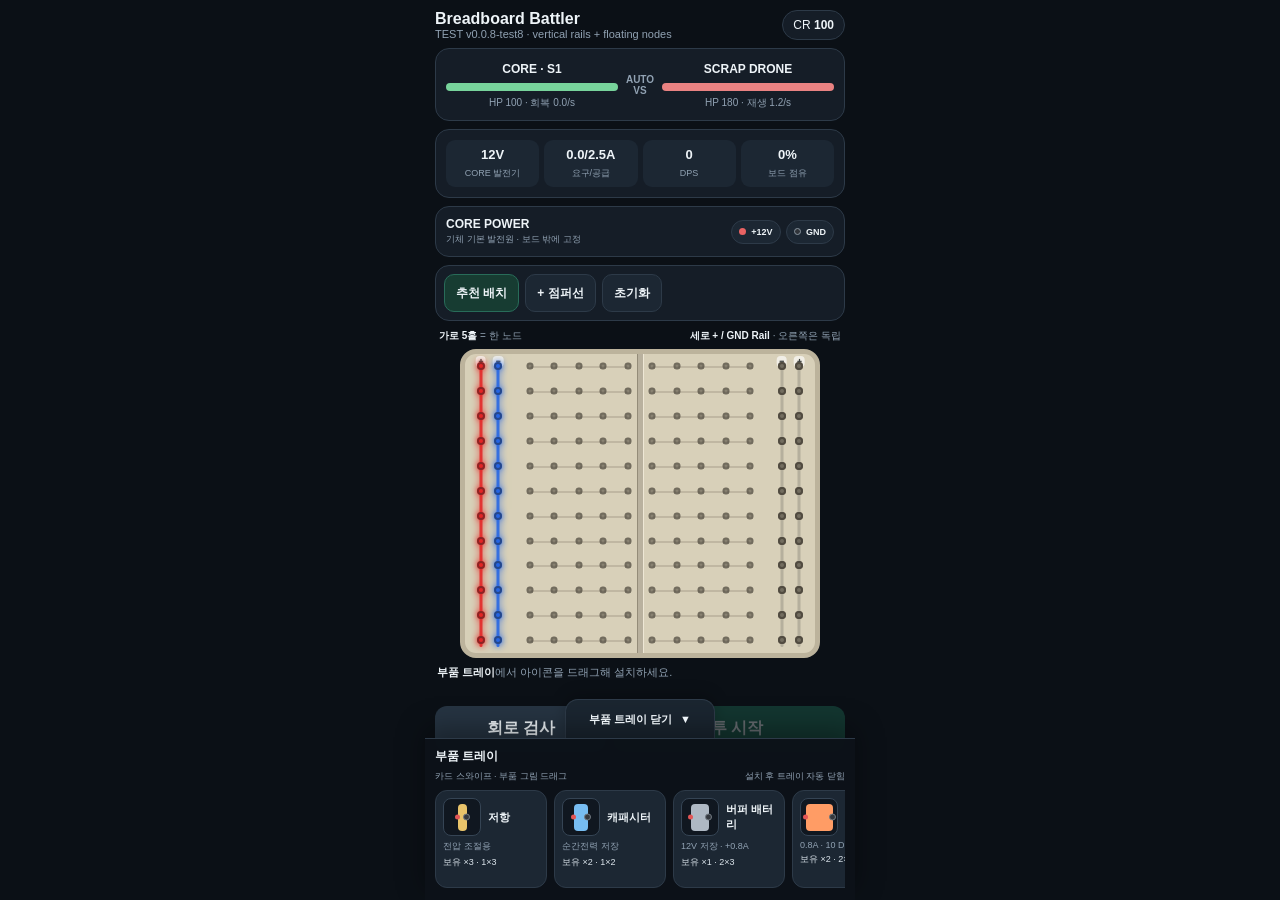
==== commit e550a518: "chore: bump prototype to v0.0.8-test8" ====
--- a/index.html
+++ b/index.html
@@ -4,14 +4,14 @@
 <meta charset="utf-8">
 <meta name="viewport" content="width=device-width,initial-scale=1,viewport-fit=cover">
 <title>Breadboard Battler</title>
-<link rel="stylesheet" href="./style.css?v=0.0.7-test7">
+<link rel="stylesheet" href="./style.css?v=0.0.8-test8">
 </head>
 <body>
 <div id="app">
 <header>
   <div>
     <div class="title">Breadboard Battler</div>
-    <div class="ver">TEST v0.0.7-test7 · node voltage visualization</div>
+    <div class="ver">TEST v0.0.8-test8 · vertical rails + floating nodes</div>
   </div>
   <div class="credits">CR <b id="credits">100</b></div>
 </header>
@@ -45,12 +45,13 @@
 
 <div class="board-note">
   <span><b>가로 5홀</b> = 한 노드</span>
-  <span>트레이 닫힘: <b>드래그 편집</b></span>
+  <span><b>세로 + / GND Rail</b> · 오른쪽은 독립</span>
 </div>
 
 <div class="board" id="board">
   <div class="trench"></div>
   <div class="strip-layer" id="stripLayer"></div>
+  <div class="rail-layer" id="railLayer"></div>
   <div class="node-label-layer" id="nodeLabelLayer"></div>
   <svg id="wires" viewBox="0 0 1000 1200" preserveAspectRatio="none"><g id="wireLayer"></g></svg>
   <div class="grid" id="grid"></div>
@@ -92,6 +93,6 @@
 </div></div>
 
 <script src="./circuit-engine.js?v=0.1.1"></script>
-<script src="./app.js?v=0.0.7-test7"></script>
+<script src="./app.js?v=0.0.8-test8"></script>
 </body>
 </html>
--- a/style.css
+++ b/style.css
@@ -89,3 +89,71 @@
 .part-state.state-warn{background:#aa7818}
 .part-state.state-partial{background:#4775a7}
 .part-state.state-bad{background:#b94444}
+
+
+/* node-voltage visualization: voltage belongs to the five-hole node, not the jumper */
+.node-label-layer{
+  position:absolute;inset:0;z-index:2;pointer-events:none;
+}
+.node-voltage{
+  position:absolute;transform:translateY(-50%);
+  font-size:7px;font-weight:1000;line-height:1;
+  color:#111;background:rgba(255,255,255,.78);
+  border:1px solid rgba(20,20,20,.25);
+  border-radius:5px;padding:2px 3px;
+  box-shadow:0 1px 3px rgba(0,0,0,.18);
+  white-space:nowrap;
+}
+.node-voltage.left{left:1px}
+.node-voltage.right{right:1px}
+.cell.voltage-live{
+  transition:background .12s ease;
+}
+.cell.voltage-live:after{
+  opacity:1;
+  transition:background .12s ease,box-shadow .12s ease;
+}
+
+.cell.voltage-live:after{
+  background:var(--hole-voltage-color,#6f695b)!important;
+  box-shadow:inset 0 0 0 2px rgba(35,35,35,.45),0 0 5px var(--hole-voltage-color,#6f695b)!important;
+}
+.wire.net-plus,.wire.net-minus,.wire.net-both{stroke:#f1c84e}
+
+
+/* v0.0.8: real-breadboard-inspired vertical power rails */
+.board{width:min(100%,360px);aspect-ratio:14/12;overflow:hidden}
+.grid{left:15%;right:15%;top:0;bottom:0}
+.trench{left:49%;width:2%}
+.strip-line{height:2px}
+.rail-layer{position:absolute;inset:0;z-index:2;pointer-events:none}
+.rail-line{
+  position:absolute;top:2%;bottom:2%;width:3px;border-radius:999px;
+  background:#8f8a7d;opacity:.48;transform:translateX(-50%);
+  pointer-events:none;
+}
+.rail-line.live{opacity:.9;box-shadow:0 0 7px currentColor}
+.rail-hole{
+  position:absolute;width:22px;height:22px;border:0;background:transparent;
+  transform:translate(-50%,-50%);padding:0;pointer-events:auto;touch-action:none;
+}
+.rail-hole:after{
+  content:"";position:absolute;left:50%;top:50%;width:8px;height:8px;border-radius:50%;
+  transform:translate(-50%,-50%);background:#736d60;box-shadow:inset 0 0 0 2px #514b40;
+}
+.rail-hole.live:after{
+  background:var(--rail-color,#736d60);
+  box-shadow:inset 0 0 0 2px rgba(35,35,35,.45),0 0 6px var(--rail-color,#736d60);
+}
+.rail-hole.wire-start:after{width:14px;height:14px;background:#fff!important;border:3px solid var(--green);box-shadow:none!important}
+.rail-mark{
+  position:absolute;top:2px;transform:translateX(-50%);font-size:8px;font-weight:1000;
+  color:#3d403e;background:rgba(255,255,255,.65);border-radius:4px;padding:1px 3px;
+}
+.node-voltage{
+  font-size:6.5px;padding:1px 2px;background:rgba(255,255,255,.82);
+  box-shadow:none;border-radius:4px;
+}
+.node-voltage.left{left:13.1%;transform:translate(-100%,-50%)}
+.node-voltage.right{right:13.1%;transform:translate(100%,-50%)}
+.node-voltage.float{display:none}
